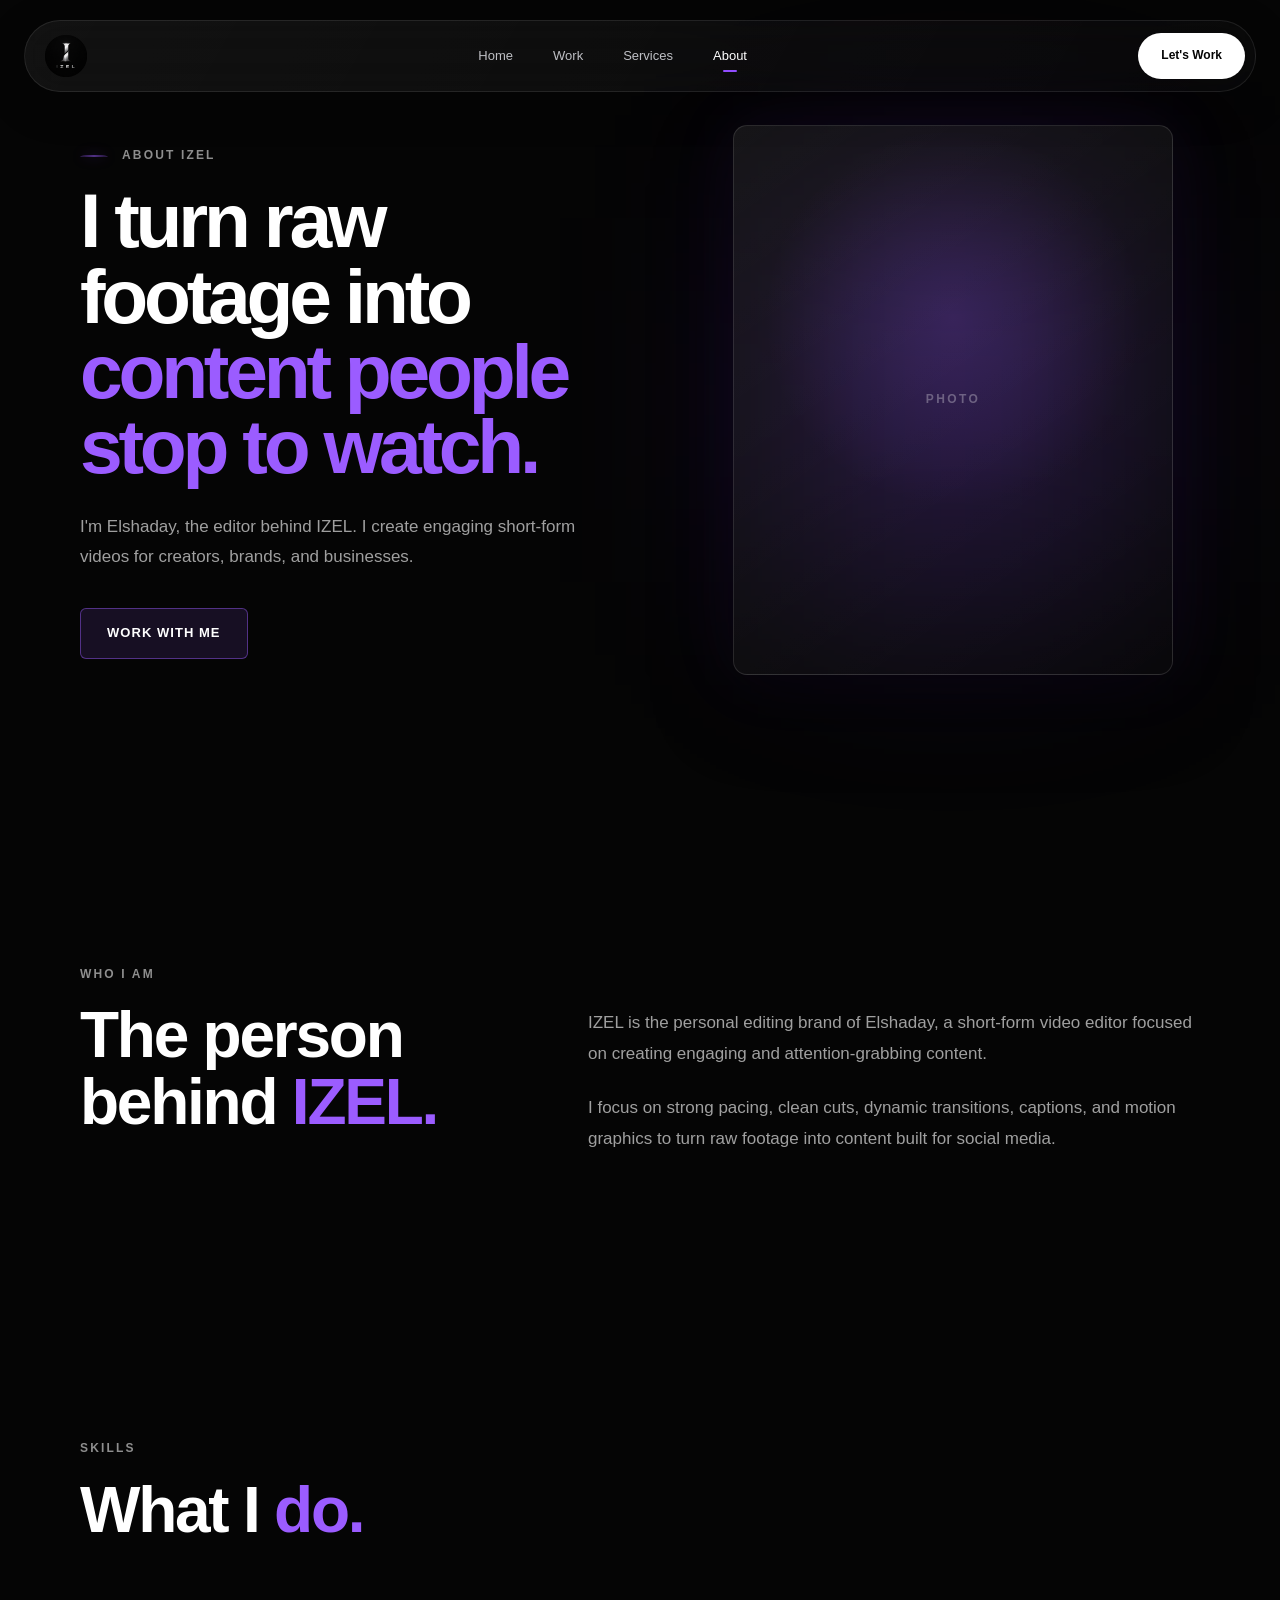
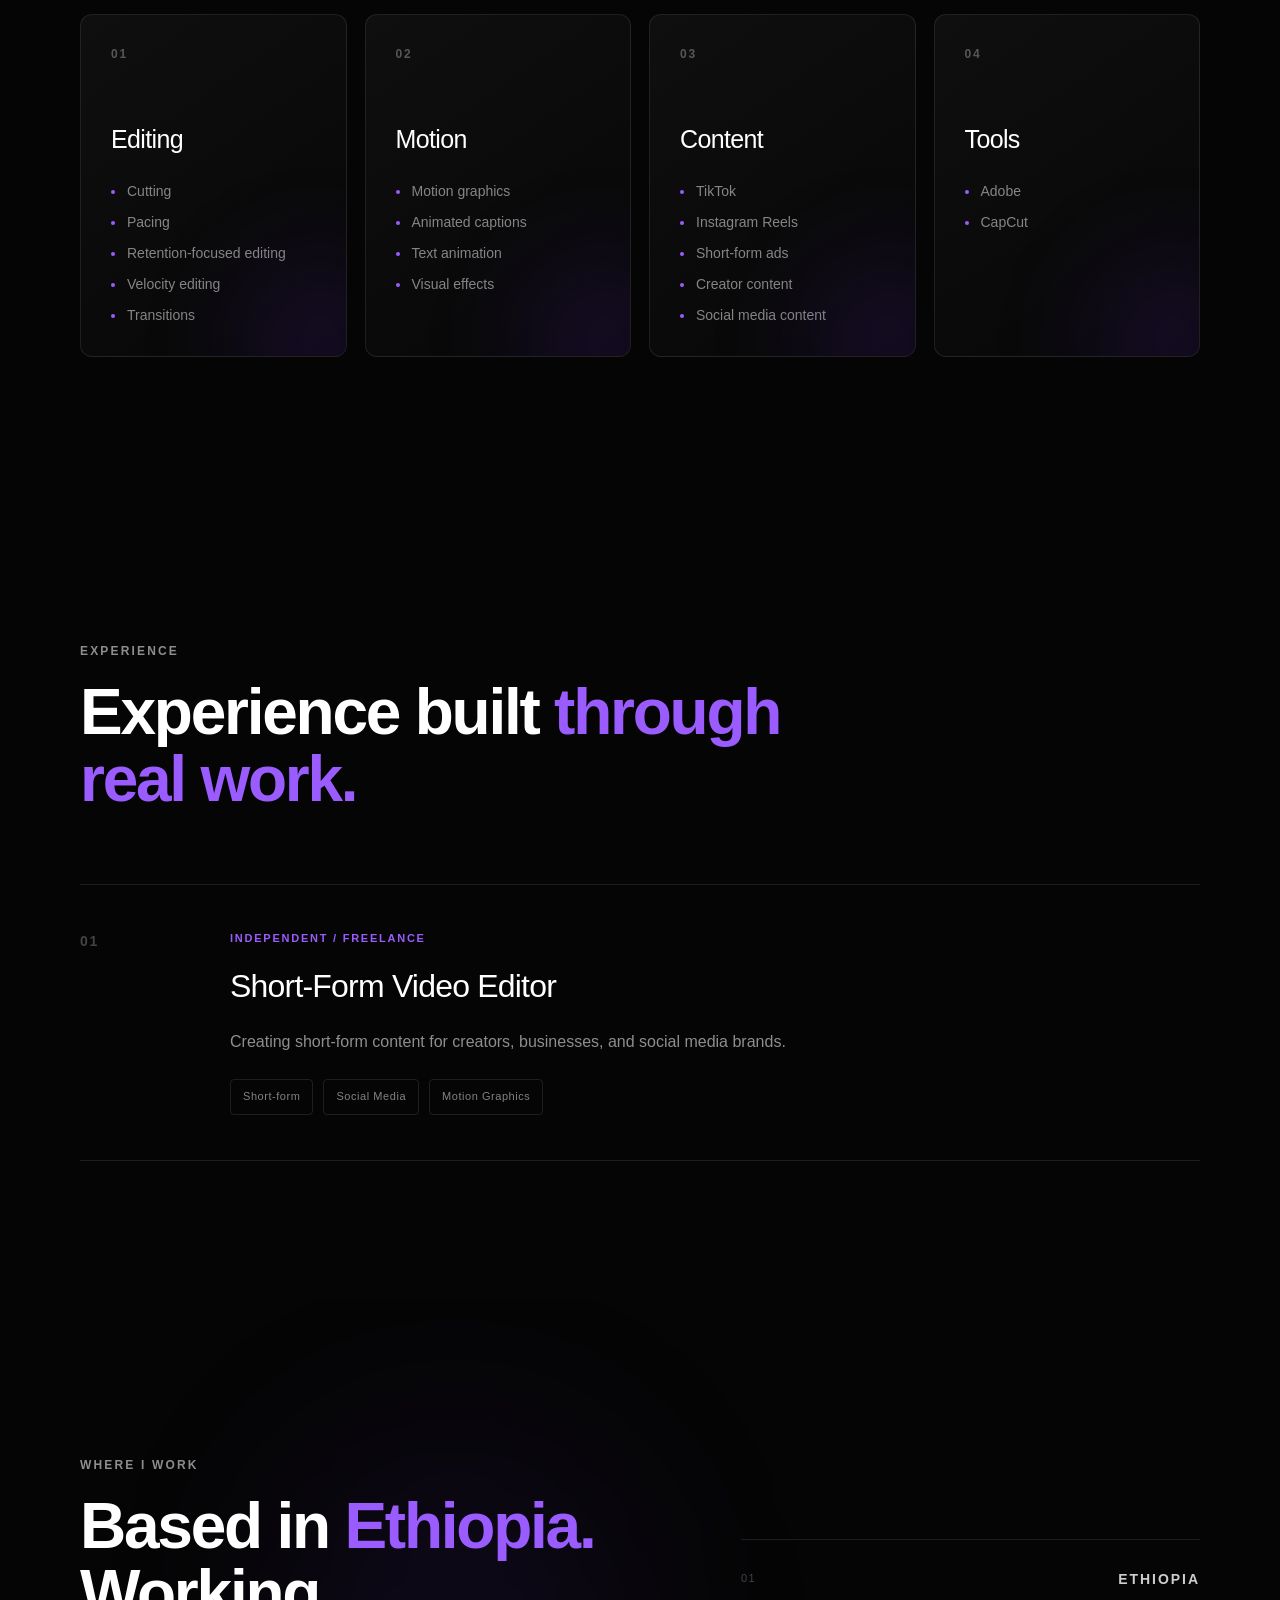
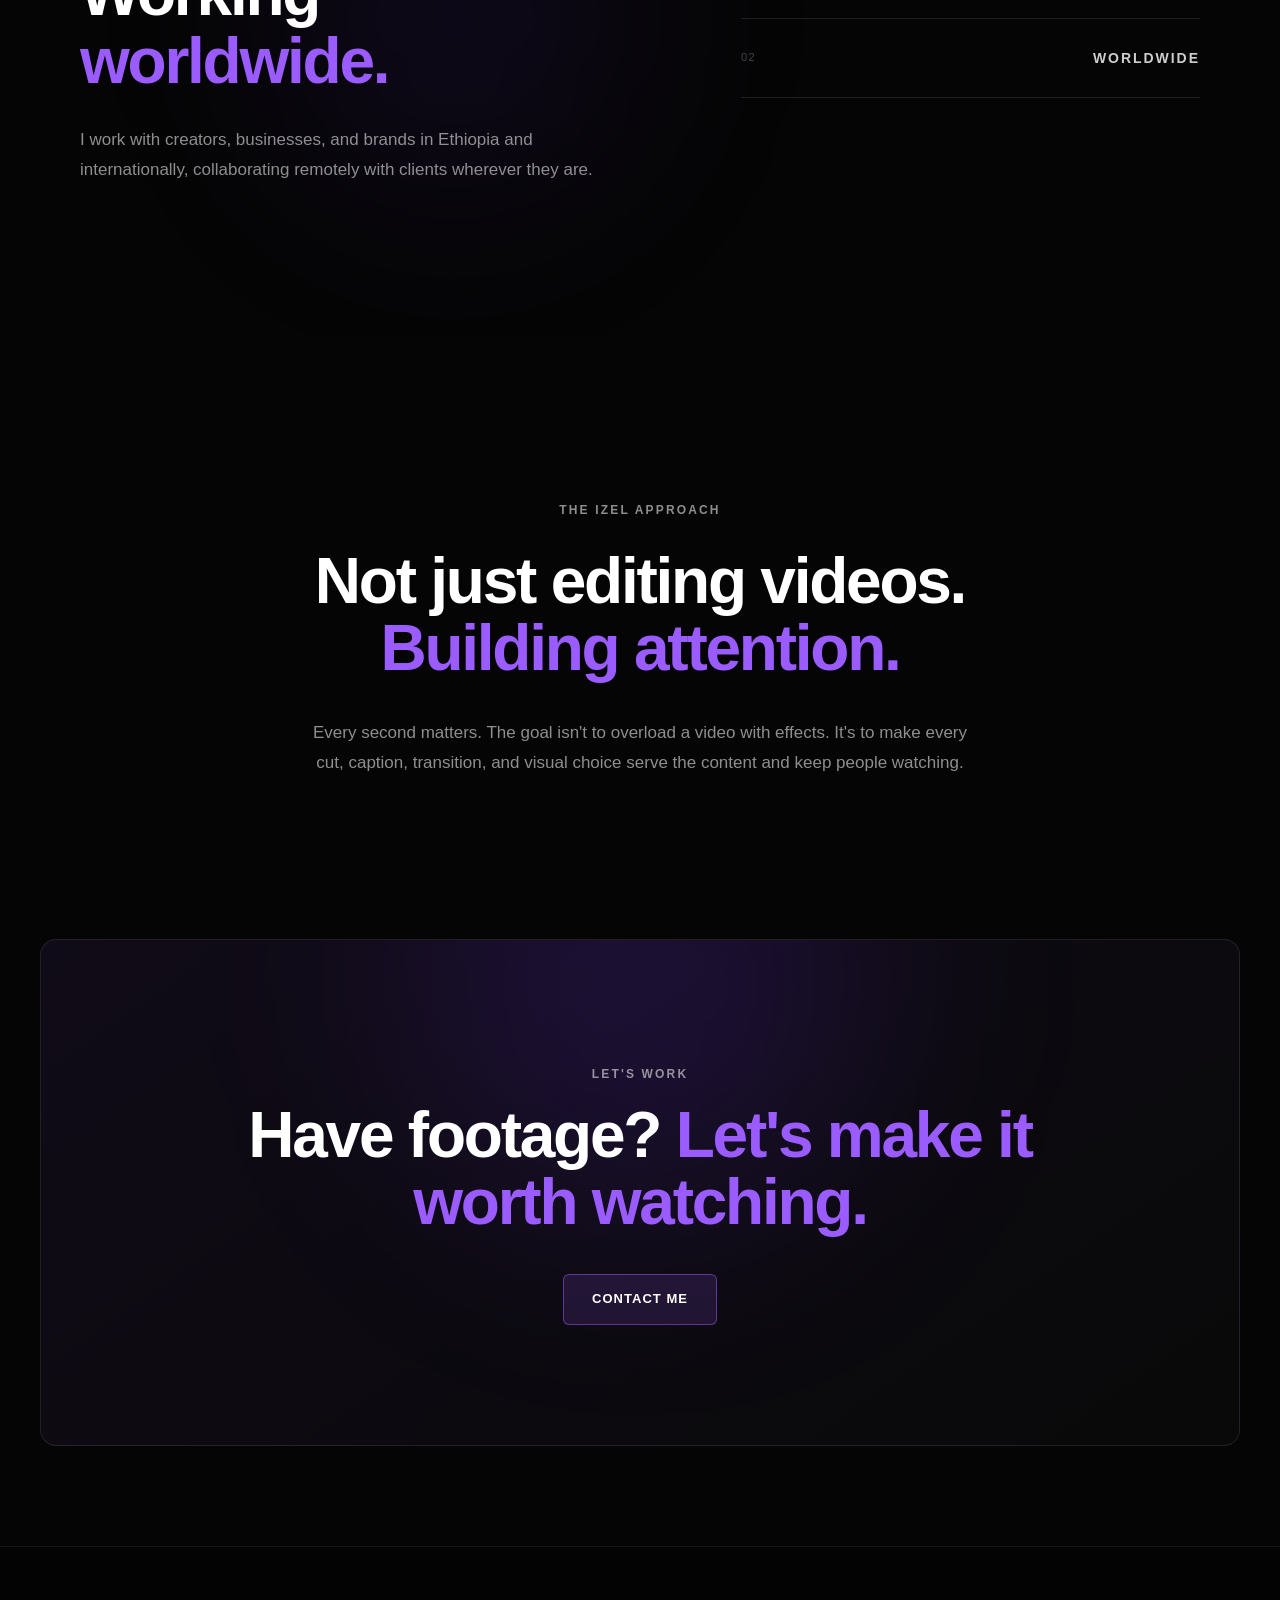
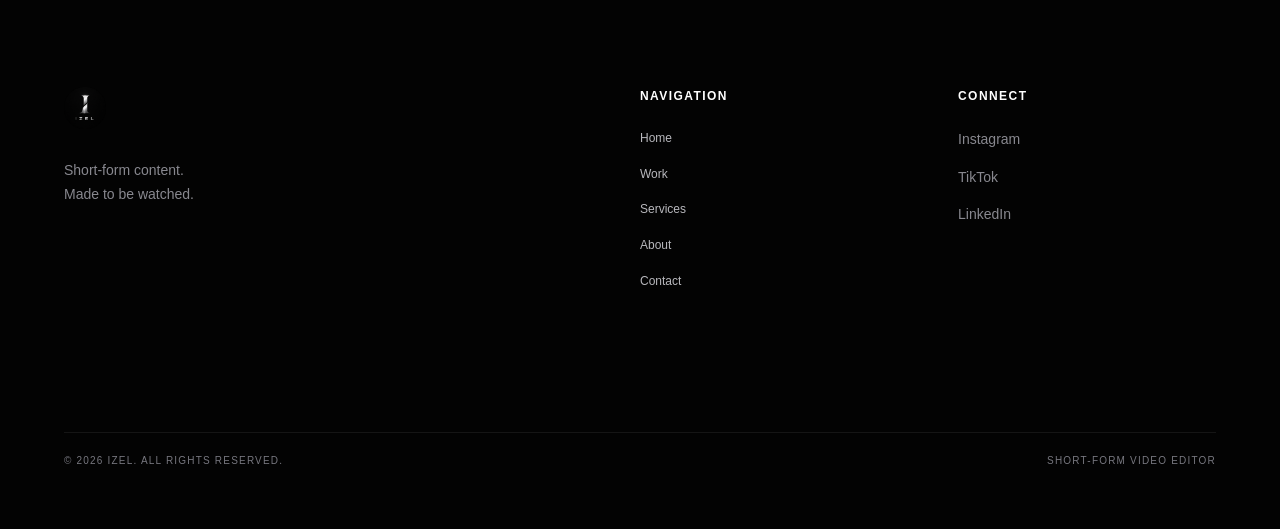
==== about.html @ 127c4afb "Add files via upload" ====
<!DOCTYPE html>
<html lang="en">
<head>
    <meta charset="UTF-8">
    <meta name="viewport" content="width=device-width, initial-scale=1.0">

    <title>About | IZEL</title>

    <link
    rel="icon"
    type="image/png"
    href="assets/logo/izel-favicon.png"
>



    <link rel="stylesheet" href="style.css">
</head>

<body>

    <!-- =====================================================
             NAVBAR
             ===================================================== -->

        <header class="site-header">

            <nav
                class="navbar"
                aria-label="Main navigation"
            >

                <!-- Logo -->
                <a
                    href="index.html"
                    class="navbar-logo"
                    aria-label="IZEL home"
                >

                    <!-- Replace with your actual logo file -->
                    <img
                        src="assets/logo/izel-logo.png"
                        alt="IZEL"
                    >

                </a>


                <!-- Desktop Navigation -->
                <div class="navbar-navigation">

    <ul class="nav-list">

        <li class="nav-item">
            <a
                href="index.html"
                class="nav-link"
                
            >
                Home
            </a>
        </li>

        <li class="nav-item">
            <a
                href="work.html"
                class="nav-link"
            >
                Work
            </a>
        </li>

        <li class="nav-item">
            <a
                href="services.html"
                class="nav-link"
            >
                Services
            </a>
        </li>

        <li class="nav-item">
            <a
                href="about.html"
                class="nav-link active"
                aria-current="page"
            >
                About
            </a>
        </li>

    </ul>

</div>


                <!-- Navbar CTA -->
                <div class="navbar-actions">

                    <a
    href="contact.html"
    class="button button-primary navbar-cta"
>
    Let's Work
</a>

                </div>


                <!-- Mobile Menu Button -->
                <button
                    class="mobile-menu-toggle"
                    type="button"
                    aria-label="Open navigation menu"
                    aria-expanded="false"
                    aria-controls="mobile-navigation"
                >

                    <span class="menu-line"></span>
                    <span class="menu-line"></span>
                    <span class="menu-line"></span>

                </button>

            </nav>


            <!-- Mobile Navigation -->
            <div
    class="mobile-navigation"
    id="mobile-navigation"
    aria-hidden="true"
>

    <ul class="mobile-nav-list">

        <li class="mobile-nav-item">
            <a
                href="index.html"
                class="mobile-nav-link"
                
            >
                Home
            </a>
        </li>

        <li class="mobile-nav-item">
            <a
                href="work.html"
                class="mobile-nav-link"
            >
                Work
            </a>
        </li>

        <li class="mobile-nav-item">
            <a
                href="services.html"
                class="mobile-nav-link"
            >
                Services
            </a>
        </li>

        <li class="mobile-nav-item">
            <a
                href="about.html"
                class="mobile-nav-link active"
                aria-current="page"
            >
                About
            </a>
        </li>

        <li class="mobile-nav-item">
            <a
                href="contact.html"
                class="mobile-nav-link mobile-nav-cta"
            >
                Let's Work
            </a>
        </li>

    </ul>

</div>

        </header>

        


    <main>

        <!-- =========================
             ABOUT HERO
        ========================== -->

        <section class="about-hero">

            <div class="about-hero-content">

                <span class="section-label">ABOUT IZEL</span>

                <h1>
                    I turn raw footage into
                    <span>content people stop to watch.</span>
                </h1>

                <p>
                    I'm Elshaday, the editor behind IZEL.
                    I create engaging short-form videos for creators,
                    brands, and businesses.
                </p>

                <a href="contact.html" class="btn-primary">
                    WORK WITH ME
                </a>

            </div>


            <div class="about-hero-image">

                <!-- Future professional photo -->
                <div class="about-photo-placeholder">
                    <span>PHOTO</span>
                </div>

            </div>

        </section>


        <!-- =========================
             WHO I AM
        ========================== -->

        <section class="about-introduction">

            <div class="section-heading">
                <span class="section-label">WHO I AM</span>

                <h2>
                    The person behind
                    <span>IZEL.</span>
                </h2>
            </div>

            <div class="about-introduction-content">

                <p>
                    IZEL is the personal editing brand of Elshaday,
                    a short-form video editor focused on creating
                    engaging and attention-grabbing content.
                </p>

                <p>
                    I focus on strong pacing, clean cuts, dynamic
                    transitions, captions, and motion graphics to
                    turn raw footage into content built for social media.
                </p>

            </div>

        </section>


        <!-- =========================
             SKILLS
        ========================== -->

        <section class="about-skills">

            <div class="section-heading">
                <span class="section-label">SKILLS</span>

                <h2>
                    What I
                    <span>do.</span>
                </h2>
            </div>


            <div class="skills-grid">

                <div class="skill-card">
                    <span class="skill-number">01</span>

                    <h3>Editing</h3>

                    <ul>
                        <li>Cutting</li>
                        <li>Pacing</li>
                        <li>Retention-focused editing</li>
                        <li>Velocity editing</li>
                        <li>Transitions</li>
                    </ul>
                </div>


                <div class="skill-card">
                    <span class="skill-number">02</span>

                    <h3>Motion</h3>

                    <ul>
                        <li>Motion graphics</li>
                        <li>Animated captions</li>
                        <li>Text animation</li>
                        <li>Visual effects</li>
                    </ul>
                </div>


                <div class="skill-card">
                    <span class="skill-number">03</span>

                    <h3>Content</h3>

                    <ul>
                        <li>TikTok</li>
                        <li>Instagram Reels</li>
                        <li>Short-form ads</li>
                        <li>Creator content</li>
                        <li>Social media content</li>
                    </ul>
                </div>


                <div class="skill-card">
                    <span class="skill-number">04</span>

                    <h3>Tools</h3>

                    <ul>
                        <li>Adobe</li>
                        <li>CapCut</li>
                    </ul>
                </div>

            </div>

        </section>


        <!-- =========================
             EXPERIENCE
        ========================== -->

        <section class="about-experience">

            <div class="section-heading">
                <span class="section-label">EXPERIENCE</span>

                <h2>
                    Experience built
                    <span>through real work.</span>
                </h2>
            </div>


            <div class="experience-item">

                <div class="experience-number">
                    01
                </div>

                <div class="experience-content">

                    <span class="experience-type">
                        INDEPENDENT / FREELANCE
                    </span>

                    <h3>Short-Form Video Editor</h3>

                    <p>
                        Creating short-form content for creators,
                        businesses, and social media brands.
                    </p>

                    <div class="experience-tags">
                        <span>Short-form</span>
                        <span>Social Media</span>
                        <span>Motion Graphics</span>
                    </div>

                </div>

            </div>

        </section>


        <!-- =========================
             ETHIOPIA + WORLDWIDE
        ========================== -->

        <section class="about-location">

            <div class="location-content">

                <span class="section-label">WHERE I WORK</span>

                <h2>
                    Based in <span>Ethiopia.</span><br>
                    Working <span>worldwide.</span>
                </h2>

                <p>
                    I work with creators, businesses, and brands
                    in Ethiopia and internationally, collaborating
                    remotely with clients wherever they are.
                </p>

            </div>

            <div class="location-visual">

                <div class="location-item">
                    <span>01</span>
                    <strong>ETHIOPIA</strong>
                </div>

                <div class="location-item">
                    <span>02</span>
                    <strong>WORLDWIDE</strong>
                </div>

            </div>

        </section>


        <!-- =========================
             PERSONAL BRAND
        ========================== -->

        <section class="about-philosophy">

            <span class="section-label">THE IZEL APPROACH</span>

            <h2>
                Not just editing videos.
                <span>Building attention.</span>
            </h2>

            <p>
                Every second matters. The goal isn't to overload a video
                with effects. It's to make every cut, caption, transition,
                and visual choice serve the content and keep people watching.
            </p>

        </section>


        <!-- =========================
             FINAL CTA
        ========================== -->

        <section class="about-cta">

            <span class="section-label">LET'S WORK</span>

            <h2>
                Have footage?
                <span>Let's make it worth watching.</span>
            </h2>

            <a href="contact.html" class="btn-primary">
                CONTACT ME
            </a>

        </section>

    </main>


    <!-- =====================================================
             FOOTER
             ===================================================== -->

        <footer class="site-footer">

    <div class="container footer-container">

        <div class="footer-top">

            <!-- Brand -->
            <div class="footer-brand">

                <a
                    href="index.html"
                    class="footer-logo"
                    aria-label="IZEL Home"
                >
                    <img
                        src="assets/logo/izel-logo.png"
                        alt="IZEL"
                    >
                </a>

                <p class="footer-tagline">
                    Short-form content.
                    <br>
                    Made to be watched.
                </p>

            </div>


            <!-- Navigation -->
            <div class="footer-navigation">

                <h3 class="footer-heading">
                    Navigation
                </h3>

                <ul class="footer-links">

                    <li>
                        <a href="index.html">
                            Home
                        </a>
                    </li>

                    <li>
                        <a href="work.html">
                            Work
                        </a>
                    </li>

                    <li>
                        <a href="services.html">
                            Services
                        </a>
                    </li>

                    <li>
                        <a href="about.html">
                            About
                        </a>
                    </li>

                    <li>
                        <a href="contact.html">
                            Contact
                        </a>
                    </li>

                </ul>

            </div>


            <!-- Socials -->
            <div class="footer-socials">

                <h3 class="footer-heading">
                    Connect
                </h3>

                <ul class="social-links">

                    <li>
                        <a
                            href="#"
                            target="_blank"
                            rel="noopener noreferrer"
                        >
                            Instagram
                        </a>
                    </li>

                    <li>
                        <a
                            href="#"
                            target="_blank"
                            rel="noopener noreferrer"
                        >
                            TikTok
                        </a>
                    </li>

                    <li>
                        <a
                            href="#"
                            target="_blank"
                            rel="noopener noreferrer"
                        >
                            LinkedIn
                        </a>
                    </li>

                </ul>

            </div>

        </div>


        <!-- Footer Bottom -->
        <div class="footer-bottom">

            <p class="copyright">
                © 2026 IZEL. All rights reserved.
            </p>

            <p class="footer-credit">
                Short-form video editor
            </p>

        </div>

    </div>

</footer>

<script src="script.js"></script>
</body>
</html>
---- style.css ----
:root {
    /* =========================================================
       IZEL COLOR SYSTEM
       ========================================================= */

    --color-black: #050505;
    --color-black-soft: #0a0a0c;
    --color-black-card: #101012;

    --color-white: #ffffff;
    --color-white-soft: #eeeeee;
    --color-silver: #bfc0c5;
    --color-gray: #88888f;
    --color-gray-dark: #3a3a40;

    --color-purple: #7c3cff;
    --color-purple-bright: #914dff;
    --color-purple-dark: #4c1ca8;

    --color-border: rgba(255, 255, 255, 0.09);
    --color-border-hover: rgba(145, 77, 255, 0.45);

    --color-overlay: rgba(0, 0, 0, 0.55);


    /* =========================================================
       TYPOGRAPHY
       ========================================================= */

    --font-primary: "Inter", sans-serif;


    /* =========================================================
       SPACING
       ========================================================= */

    --container-width: 1240px;

    --section-padding-desktop: 140px;
    --section-padding-tablet: 100px;
    --section-padding-mobile: 80px;


    /* =========================================================
       BORDER RADIUS
       ========================================================= */

    --radius-small: 8px;
    --radius-medium: 14px;
    --radius-large: 24px;
    --radius-pill: 999px;


    /* =========================================================
       TRANSITIONS
       ========================================================= */

    --transition-fast: 0.2s ease;
    --transition-medium: 0.35s ease;
    --transition-slow: 0.6s ease;


    /* =========================================================
       EFFECTS
       ========================================================= */

    --purple-glow:
        0 0 40px rgba(124, 60, 255, 0.16);

    --purple-glow-strong:
        0 0 70px rgba(124, 60, 255, 0.25);
}



/* =============================================================
   RESET
   ============================================================= */

*,
*::before,
*::after {
    margin: 0;
    padding: 0;
    box-sizing: border-box;
}


html {
    scroll-behavior: smooth;
    scroll-padding-top: 100px;
}


body {
    min-height: 100vh;

    background:
        radial-gradient(
            circle at 50% -20%,
            rgba(124, 60, 255, 0.08),
            transparent 35%
        ),
        var(--color-black);

    color: var(--color-white);

    font-family: var(--font-primary);

    font-size: 16px;
    line-height: 1.6;

    overflow-x: hidden;

    -webkit-font-smoothing: antialiased;
    text-rendering: optimizeLegibility;
}


img,
video {
    display: block;
    width: 100%;
}


img {
    max-width: 100%;
}


a {
    color: inherit;
    text-decoration: none;
}


button,
input,
textarea,
select {
    font: inherit;
}


button {
    border: none;
    background: none;
    color: inherit;
    cursor: pointer;
}


ul,
ol {
    list-style: none;
}


::selection {
    background: var(--color-purple);
    color: var(--color-white);
}



/* =============================================================
   SITE WRAPPER
   ============================================================= */

.site-wrapper {
    position: relative;
    min-height: 100vh;
    overflow: hidden;
}



/* =============================================================
   CONTAINER
   ============================================================= */

.container {
    width: min(
        calc(100% - 48px),
        var(--container-width)
    );

    margin-inline: auto;
}



/* =============================================================
   SECTION BASE
   ============================================================= */

.hero-section,
.work-section,
.services-section,
.about-section,
.contact-cta-section {
    position: relative;
}


.work-section,
.services-section,
.about-section,
.contact-cta-section {
    padding-block: var(--section-padding-desktop);
}



/* =============================================================
   SECTION HEADER
   ============================================================= */

.section-header {
    display: flex;
    align-items: flex-end;
    justify-content: space-between;

    gap: 40px;

    margin-bottom: 70px;
}


.section-eyebrow,
.hero-eyebrow {
    margin-bottom: 18px;

    color: var(--color-purple-bright);

    font-size: 12px;
    font-weight: 700;

    letter-spacing: 0.18em;
    text-transform: uppercase;
}


.section-title {
    max-width: 800px;

    color: var(--color-white);

    font-size: clamp(42px, 5vw, 72px);
    font-weight: 700;

    line-height: 1.02;
    letter-spacing: -0.045em;
}


.text-accent,
.hero-title-accent {
    color: var(--color-purple-bright);
}


.text-link {
    display: inline-flex;
    align-items: center;

    gap: 10px;

    color: var(--color-white-soft);

    font-size: 14px;
    font-weight: 600;

    transition:
        color var(--transition-fast),
        gap var(--transition-medium);
}


.text-link span {
    color: var(--color-purple-bright);

    transition:
        transform var(--transition-medium);
}


.text-link:hover {
    color: var(--color-purple-bright);
    gap: 14px;
}


.text-link:hover span {
    transform: translate(3px, -3px);
}



/* =============================================================
   BUTTONS
   ============================================================= */

.button {
    position: relative;

    display: inline-flex;
    align-items: center;
    justify-content: center;

    min-height: 50px;

    padding: 0 24px;

    border: 1px solid transparent;
    border-radius: var(--radius-pill);

    font-size: 13px;
    font-weight: 600;

    white-space: nowrap;

    overflow: hidden;

    transition:
        transform var(--transition-medium),
        background var(--transition-medium),
        border-color var(--transition-medium),
        color var(--transition-medium),
        box-shadow var(--transition-medium);
}


.button:hover {
    transform: translateY(-2px);
}


.button-primary {
    background: var(--color-white);
    color: var(--color-black);

    box-shadow:
        0 0 0 rgba(124, 60, 255, 0);
}


.button-primary:hover {
    background: var(--color-purple-bright);
    color: var(--color-white);

    box-shadow: var(--purple-glow);
}


.button-secondary {
    border-color: var(--color-border);

    background: rgba(255, 255, 255, 0.025);

    color: var(--color-white);
}


.button-secondary:hover {
    border-color: var(--color-border-hover);

    background: rgba(124, 60, 255, 0.08);

    box-shadow: var(--purple-glow);
}


.button span {
    margin-left: 8px;
}

/* =============================================================
   SECTION ACTION BUTTONS
   ============================================================= */

.view-all-work,
.all-services {
    display: inline-flex;
    align-items: center;
    justify-content: center;
    gap: 10px;

    margin-top: 32px;
    padding: 14px 24px;

    min-height: 48px;

    border: 1px solid rgba(255, 255, 255, 0.28);
    border-radius: 999px;

    background: rgba(255, 255, 255, 0.04);

    color: #ffffff;

    font-size: 14px;
    font-weight: 600;
    letter-spacing: 0.02em;

    text-decoration: none;

    transition:
        background-color 0.3s ease,
        border-color 0.3s ease,
        transform 0.3s ease,
        box-shadow 0.3s ease;
}


.view-all-work:hover,
.all-services:hover {
    background: rgba(115, 40, 180, 0.18);

    border-color: rgba(150, 80, 220, 0.7);

    transform: translateY(-2px);

    box-shadow:
        0 8px 30px rgba(100, 30, 160, 0.18);
}


.view-all-work:focus-visible,
.all-services:focus-visible {
    outline: 2px solid #ffffff;
    outline-offset: 4px;
}

/* =============================================================
   NAVBAR
   ============================================================= */

.site-header {
    position: fixed;

    top: 0;
    left: 0;

    z-index: 1000;

    width: 100%;

    padding-top: 20px;
}


.navbar {
    display: flex;
    align-items: center;

    width: min(
        calc(100% - 48px),
        var(--container-width)
    );

    height: 72px;

    margin-inline: auto;

    padding: 0 10px 0 20px;

    border: 1px solid var(--color-border);
    border-radius: var(--radius-pill);

    background:
        linear-gradient(
            120deg,
            rgba(255, 255, 255, 0.055),
            rgba(255, 255, 255, 0.018)
        );

    backdrop-filter: blur(22px);
    -webkit-backdrop-filter: blur(22px);

    box-shadow:
        0 12px 40px rgba(0, 0, 0, 0.25);

    transition:
        background var(--transition-medium),
        border-color var(--transition-medium),
        box-shadow var(--transition-medium);
}


.navbar:hover {
    border-color: rgba(255, 255, 255, 0.13);
}



/* =============================================================
   NAVBAR LOGO
   ============================================================= */

.navbar-logo {
    display: flex;
    align-items: center;

    flex-shrink: 0;

    height: 42px;

    transition:
        transform var(--transition-medium),
        opacity var(--transition-medium);
}


.navbar-logo img {
    width: auto;
    height: 100%;

    object-fit: contain;
}


.navbar-logo:hover {
    transform: scale(1.03);
    opacity: 0.9;
}



/* =============================================================
   DESKTOP NAVIGATION
   ============================================================= */

.navbar-navigation {
    display: flex;
    align-items: center;

    margin-inline: auto;
}


.nav-list {
    display: flex;
    align-items: center;

    gap: 6px;
}


.nav-link {
    position: relative;

    display: flex;
    align-items: center;

    min-height: 42px;

    padding: 0 17px;

    border-radius: var(--radius-pill);

    color: var(--color-silver);

    font-size: 13px;
    font-weight: 500;

    transition:
        color var(--transition-fast),
        background var(--transition-fast);
}


.nav-link::after {
    content: "";

    position: absolute;

    left: 50%;
    bottom: 5px;

    width: 0;
    height: 2px;

    border-radius: var(--radius-pill);

    background: var(--color-purple-bright);

    transform: translateX(-50%);

    transition: width var(--transition-medium);
}


.nav-link:hover {
    color: var(--color-white);

    background: rgba(255, 255, 255, 0.04);
}


.nav-link:hover::after,
.nav-link.active::after {
    width: 14px;
}


.nav-link.active {
    color: var(--color-white);
}



/* =============================================================
   NAVBAR CTA
   ============================================================= */

.navbar-actions {
    display: flex;
    align-items: center;
}


.navbar-cta {
    min-height: 46px;

    padding-inline: 22px;

    font-size: 12px;
}



/* =============================================================
   MOBILE MENU BUTTON
   ============================================================= */

.mobile-menu-toggle {
    display: none;

    flex-direction: column;
    justify-content: center;
    align-items: center;

    gap: 5px;

    width: 46px;
    height: 46px;

    margin-left: auto;

    border: 1px solid var(--color-border);
    border-radius: 50%;

    background: rgba(255, 255, 255, 0.025);
}


.menu-line {
    display: block;

    width: 17px;
    height: 1.5px;

    border-radius: 10px;

    background: var(--color-white);

    transition:
        transform var(--transition-medium),
        opacity var(--transition-medium);
}



/* =============================================================
   MOBILE NAVIGATION
   ============================================================= */

.mobile-navigation {
    display: none;
}



/* =============================================================
   HERO
   ============================================================= */

.hero-section {
    min-height: 100vh;

    display: flex;
    align-items: center;

    padding-top: 150px;
    padding-bottom: 100px;
}


.hero-container {
    display: grid;

    grid-template-columns:
        minmax(0, 1fr)
        minmax(420px, 0.9fr);

    align-items: center;

    gap: 80px;
}


.hero-content {
    position: relative;

    z-index: 2;
}


.hero-eyebrow {
    margin-bottom: 24px;
}


.hero-title {
    max-width: 800px;

    font-size: clamp(52px, 6vw, 88px);
    font-weight: 800;

    line-height: 0.98;

    letter-spacing: -0.055em;
}


.hero-description {
    max-width: 570px;

    margin-top: 28px;

    color: var(--color-gray);

    font-size: 16px;
    line-height: 1.8;
}


.hero-actions {
    display: flex;
    align-items: center;

    gap: 12px;

    margin-top: 38px;
}



/* =============================================================
   HERO VISUAL
   ============================================================= */

.hero-visual {
    position: relative;
}


.hero-visual::before {
    content: "";

    position: absolute;

    top: 50%;
    left: 50%;

    width: 70%;
    aspect-ratio: 1;

    background:
        radial-gradient(
            circle,
            rgba(124, 60, 255, 0.18),
            transparent 70%
        );

    transform: translate(-50%, -50%);

    pointer-events: none;
}


.hero-showreel {
    position: relative;

    aspect-ratio: 9 / 12;

    max-height: 650px;

    margin-inline: auto;

    border: 1px solid var(--color-border);
    border-radius: var(--radius-large);

    background: var(--color-black-card);

    overflow: hidden;

    box-shadow:
        0 25px 80px rgba(0, 0, 0, 0.45),
        var(--purple-glow);
}


.showreel-video {
    width: 100%;
    height: 100%;

    object-fit: cover;

    opacity: 0.86;
}


.showreel-overlay {
    position: absolute;

    inset: 0;

    display: flex;
    align-items: center;
    justify-content: center;

    background:
        linear-gradient(
            to bottom,
            rgba(0, 0, 0, 0.05),
            rgba(0, 0, 0, 0.45)
        );
}


.showreel-play-button {
    display: flex;
    align-items: center;
    justify-content: center;

    width: 54px;
    height: 54px;

    border: 1px solid rgba(255, 255, 255, 0.20);
    border-radius: 50%;

    background: rgba(255, 255, 255, 0.04);

    backdrop-filter: blur(12px);

    transition:
        transform var(--transition-medium),
        background var(--transition-medium),
        border-color var(--transition-medium);
}


.showreel-play-button:hover {
    transform: scale(1.08);

    border-color: rgba(255, 255, 255, 0.30);

    background: rgba(255, 255, 255, 0.08);

    box-shadow: var(--purple-glow);
}


.play-icon {
    margin-left: 3px;

    font-size: 17px;
}


.showreel-label {
    position: absolute;

    left: 24px;
    bottom: 24px;

    color: var(--color-white);

    font-size: 11px;
    font-weight: 700;

    letter-spacing: 0.15em;
}



/* =============================================================
   SELECTED WORK
   ============================================================= */

.work-section {
    background:
        linear-gradient(
            to bottom,
            transparent,
            rgba(124, 60, 255, 0.025)
        );
}


.work-grid {
    display: grid;

    /* Use three tighter columns on desktop so tall (9:16) videos
       don't dominate the viewport. Responsive rules below keep
       the single-column layout on smaller screens. */
    grid-template-columns: repeat(3, minmax(0, 1fr));

    gap: 60px 28px;
    align-items: start;
}


.project-card {
    min-width: 0;
}

.project-card {
    height: auto;
}


.project-link {
    display: block;
}


.project-media {
    position: relative;

    width: 100%;

    border: 1px solid var(--color-border);
    border-radius: var(--radius-medium);

    background: var(--color-black-card);

    overflow: hidden;
}


.project-media img {
    height: 100%;

    object-fit: cover;

    transition:
        transform 0.7s cubic-bezier(0.2, 0.7, 0.2, 1),
        filter 0.7s ease;
}

/* Ensure project <video> fits the existing project-media area
   without changing card dimensions or cropping important content. */
.project-media .project-video,
.project-media video {
    width: 100% !important;
    height: auto !important;
    object-fit: contain !important;
    max-width: 100% !important;
    background: var(--color-black-card);
    display: block;
}


.project-media .project-video {
    height: auto !important;
    max-width: 100%;
    object-fit: contain;
}

/* Centered, non-intrusive play/pause button inside the project-media.
   Absolute positioning prevents any layout shift of the card. */
.project-play-button {
    position: absolute;
    left: 50%;
    top: 50%;
    transform: translate(-50%, -50%);
    display: inline-flex;
    align-items: center;
    justify-content: center;
    width: 50px;
    height: 50px;
    border-radius: 50%;
    border: 1px solid rgba(255, 255, 255, 0.20);
    background: rgba(255, 255, 255, 0.04);
    color: var(--color-white);
    font-size: 18px;
    transition: transform var(--transition-fast), box-shadow var(--transition-fast), border-color var(--transition-fast);
    z-index: 3;
}

.project-play-button:hover {
    transform: translate(-50%, -50%) scale(1.06);
    box-shadow: var(--purple-glow);
    border-color: rgba(255, 255, 255, 0.30);
}

.project-play-icon {
    margin-left: 3px;
    font-size: 18px;
}


.project-overlay {
    position: absolute;

    inset: 0;

    display: flex;
    align-items: center;
    justify-content: center;

    background:
        rgba(5, 5, 5, 0.4);

    opacity: 0;

    transition: opacity var(--transition-medium);
}


.project-view {
    display: inline-flex;
    align-items: center;

    gap: 8px;

    padding: 12px 18px;

    border: 1px solid rgba(255, 255, 255, 0.2);
    border-radius: var(--radius-pill);

    background: rgba(255, 255, 255, 0.08);

    backdrop-filter: blur(12px);

    font-size: 12px;
    font-weight: 600;

    transform: translateY(10px);

    transition:
        transform var(--transition-medium),
        border-color var(--transition-medium);
}


.project-link:hover .project-media img {
    transform: scale(1.04);

    filter:
        brightness(0.7)
        saturate(1.1);
}


.project-link:hover .project-overlay {
    opacity: 1;
}


.project-link:hover .project-view {
    transform: translateY(0);

    border-color: rgba(145, 77, 255, 0.5);
}


.project-info {
    display: flex;
    align-items: flex-start;
    justify-content: space-between;

    gap: 20px;

    padding-top: 18px;
}


.project-category {
    margin-bottom: 5px;

    color: var(--color-purple-bright);

    font-size: 10px;
    font-weight: 700;

    letter-spacing: 0.15em;
}


.project-title {
    color: var(--color-white);

    font-size: 20px;
    font-weight: 600;

    letter-spacing: -0.02em;
}


.project-number {
    color: var(--color-gray-dark);

    font-size: 13px;
    font-weight: 600;
}



/* =============================================================
   SERVICES
   ============================================================= */

.services-section {
    background: var(--color-black-soft);
}


.services-list {
    border-top: 1px solid var(--color-border);
}


.service-item {
    display: grid;

    grid-template-columns: 80px minmax(0, 1fr) 40px;

    align-items: center;

    gap: 30px;

    padding: 34px 0;

    border-bottom: 1px solid var(--color-border);

    transition:
        padding var(--transition-medium),
        border-color var(--transition-medium);
}


.service-item:hover {
    padding-left: 14px;
    padding-right: 14px;

    border-color: var(--color-border-hover);
}


.service-number {
    color: var(--color-purple-bright);

    font-size: 12px;
    font-weight: 700;
}


.service-title {
    color: var(--color-white);

    font-size: clamp(22px, 3vw, 34px);
    font-weight: 600;

    letter-spacing: -0.03em;
}


.service-description {
    max-width: 600px;

    margin-top: 8px;

    color: var(--color-gray);

    font-size: 14px;
    line-height: 1.7;
}


.service-arrow {
    color: var(--color-gray);

    font-size: 20px;

    transition:
        color var(--transition-medium),
        transform var(--transition-medium);
}


.service-item:hover .service-arrow {
    color: var(--color-purple-bright);

    transform: translate(4px, -4px);
}



/* =============================================================
   ABOUT
   ============================================================= */

.about-container {
    display: grid;

    grid-template-columns:
        minmax(0, 0.9fr)
        minmax(0, 1fr);

    align-items: center;

    gap: 100px;
}


.about-visual {
    position: relative;
}


.about-image-wrapper {
    position: relative;

    aspect-ratio: 4 / 5;

    max-height: 650px;

    border: 1px solid var(--color-border);
    border-radius: var(--radius-large);

    overflow: hidden;

    background: var(--color-black-card);
}


.about-image-wrapper::after {
    content: "";

    position: absolute;

    inset: 0;

    background:
        linear-gradient(
            to top,
            rgba(0, 0, 0, 0.4),
            transparent 60%
        );

    pointer-events: none;
}


.about-image-wrapper img {
    height: 100%;

    object-fit: cover;
}


.about-content {
    max-width: 600px;
}


.about-description {
    margin-top: 24px;

    color: var(--color-gray);

    font-size: 16px;
    line-height: 1.8;
}


.about-content .button {
    margin-top: 34px;
}



/* =============================================================
   CONTACT CTA
   ============================================================= */

.contact-cta-section {
    padding-top: var(--section-padding-desktop);
    padding-bottom: 160px;
}


.contact-cta {
    position: relative;

    padding: 100px 60px;

    border: 1px solid var(--color-border);
    border-radius: var(--radius-large);

    text-align: center;

    overflow: hidden;

    background:
        radial-gradient(
            circle at 50% 100%,
            rgba(124, 60, 255, 0.16),
            transparent 55%
        ),
        rgba(255, 255, 255, 0.018);

    box-shadow: var(--purple-glow);
}


.contact-cta::before {
    content: "";

    position: absolute;

    top: -200px;
    left: 50%;

    width: 500px;
    height: 500px;

    background:
        radial-gradient(
            circle,
            rgba(124, 60, 255, 0.1),
            transparent 70%
        );

    transform: translateX(-50%);

    pointer-events: none;
}


.contact-cta > * {
    position: relative;
    z-index: 1;
}


.contact-title {
    max-width: 900px;

    margin-inline: auto;

    font-size: clamp(46px, 6vw, 82px);
    font-weight: 700;

    line-height: 1;

    letter-spacing: -0.05em;
}


.contact-description {
    max-width: 540px;

    margin: 26px auto 0;

    color: var(--color-gray);

    font-size: 15px;
}


.contact-button {
    margin-top: 36px;
}



/* =============================================================
   FOOTER
   ============================================================= */

.site-footer {
    border-top: 1px solid var(--color-border);

    background: #030303;
}


.footer-container {
    padding-top: 80px;
    padding-bottom: 30px;
}


.footer-top {
    display: grid;

    grid-template-columns:
        2fr
        1fr
        1fr;

    gap: 60px;

    padding-bottom: 80px;
}


.footer-logo {
    display: inline-flex;

    width: auto;
    height: 42px;

    transition: opacity var(--transition-fast);
}


.footer-logo img {
    width: auto;
    height: 100%;
}


.footer-logo:hover {
    opacity: 0.75;
}


.footer-tagline {
    margin-top: 22px;

    color: var(--color-gray);

    font-size: 14px;
    line-height: 1.7;
}


.footer-heading {
    margin-bottom: 20px;

    color: var(--color-white);

    font-size: 12px;
    font-weight: 600;

    letter-spacing: 0.12em;
    text-transform: uppercase;
}


.footer-links,
.social-links {
    display: flex;
    flex-direction: column;

    gap: 12px;
}


.footer-links a,
.social-links a {
    color: var(--color-gray);

    font-size: 14px;

    transition:
        color var(--transition-fast),
        transform var(--transition-fast);
}


.footer-links a:hover,
.social-links a:hover {
    color: var(--color-white);

    transform: translateX(4px);
}


.footer-bottom {
    display: flex;
    align-items: center;
    justify-content: space-between;

    gap: 20px;

    padding-top: 25px;

    border-top: 1px solid var(--color-border);

    color: var(--color-gray-dark);

    font-size: 11px;
}


.footer-credit {
    text-align: right;
}



/* =============================================================
   RESPONSIVE
   ============================================================= */


/* -------------------------------------------------------------
   TABLET
   ------------------------------------------------------------- */

@media (max-width: 1024px) {

    :root {
        --section-padding-desktop:
            var(--section-padding-tablet);
    }


    .container {
        width: min(
            calc(100% - 40px),
            var(--container-width)
        );
    }


    .navbar {
        width: min(
            calc(100% - 40px),
            var(--container-width)
        );
    }


    .hero-container {
        grid-template-columns:
            minmax(0, 1fr)
            minmax(320px, 0.8fr);

        gap: 50px;
    }


    .hero-title {
        font-size: clamp(48px, 6vw, 72px);
    }


    .about-container {
        gap: 60px;
    }


    .footer-top {
        gap: 40px;
    }

}



/* -------------------------------------------------------------
   MOBILE NAVIGATION BREAKPOINT
   ------------------------------------------------------------- */

@media (max-width: 800px) {

    .navbar-navigation,
    .navbar-actions {
        display: none;
    }


    .mobile-menu-toggle {
        display: flex;
    }


    .mobile-navigation {
        position: fixed;

        top: 102px;
        left: 20px;
        right: 20px;

        z-index: 999;

        display: block;

        padding: 15px;

        border: 1px solid var(--color-border);
        border-radius: var(--radius-medium);

        background:
            rgba(10, 10, 12, 0.94);

        backdrop-filter: blur(25px);
        -webkit-backdrop-filter: blur(25px);

        box-shadow:
            0 25px 70px rgba(0, 0, 0, 0.45);

        opacity: 0;
        visibility: hidden;

        transform:
            translateY(-10px)
            scale(0.98);

        transition:
            opacity var(--transition-medium),
            visibility var(--transition-medium),
            transform var(--transition-medium);
    }


    .mobile-navigation.is-open {
        opacity: 1;
        visibility: visible;

        transform:
            translateY(0)
            scale(1);
    }


    .mobile-nav-list {
        display: flex;
        flex-direction: column;

        gap: 4px;
    }


    .mobile-nav-link {
        display: flex;
        align-items: center;

        min-height: 52px;

        padding: 0 16px;

        border-radius: var(--radius-small);

        color: var(--color-silver);

        font-size: 14px;
        font-weight: 500;

        transition:
            color var(--transition-fast),
            background var(--transition-fast);
    }


    .mobile-nav-link:hover,
    .mobile-nav-link.active {
        color: var(--color-white);

        background:
            rgba(124, 60, 255, 0.1);
    }


    .mobile-nav-cta {
        margin-top: 8px;

        justify-content: center;

        background: var(--color-white);

        color: var(--color-black);
    }


    .mobile-nav-cta:hover {
        background: var(--color-purple-bright);

        color: var(--color-white);
    }


    .mobile-menu-toggle.is-open .menu-line:nth-child(1) {
        transform: translateY(6.5px) rotate(45deg);
    }


    .mobile-menu-toggle.is-open .menu-line:nth-child(2) {
        opacity: 0;
    }


    .mobile-menu-toggle.is-open .menu-line:nth-child(3) {
        transform: translateY(-6.5px) rotate(-45deg);
    }


    .hero-container {
        grid-template-columns: 1fr;

        gap: 60px;
    }


    .hero-content {
        max-width: 800px;
    }


    .hero-visual {
        max-width: 520px;

        width: 100%;

        margin-inline: auto;
    }


    .about-container {
        grid-template-columns: 1fr;

        gap: 60px;
    }


    .about-content {
        max-width: 800px;
    }


    .about-image-wrapper {
        max-width: 550px;
    }


    .footer-top {
        grid-template-columns:
            1.5fr
            1fr
            1fr;
    }

}



/* -------------------------------------------------------------
   MOBILE
   ------------------------------------------------------------- */

@media (max-width: 600px) {

    :root {
        --section-padding-desktop:
            var(--section-padding-mobile);
    }


    .container {
        width: calc(100% - 32px);
    }


    .site-header {
        padding-top: 12px;
    }


    .navbar {
        width: calc(100% - 24px);

        height: 64px;

        padding-left: 16px;
        padding-right: 8px;
    }


    .navbar-logo {
        height: 36px;
    }


    .mobile-navigation {
        top: 88px;

        left: 12px;
        right: 12px;
    }


    .hero-section {
        min-height: auto;

        padding-top: 150px;
        padding-bottom: 80px;
    }


    .hero-title {
        font-size: clamp(44px, 13vw, 64px);

        line-height: 0.97;
    }


    .hero-description {
        font-size: 14px;

        line-height: 1.7;
    }


    .hero-actions {
        width: 100%;

        flex-direction: column;

        align-items: stretch;
    }


    .hero-actions .button {
        width: 100%;
    }


    .hero-showreel {
        max-height: none;
    }


    .section-header {
        align-items: flex-start;

        flex-direction: column;

        gap: 20px;

        margin-bottom: 45px;
    }


    .section-title {
        font-size: clamp(40px, 11vw, 58px);
    }


    .work-grid {
        grid-template-columns: 1fr;

        gap: 45px;
    }


    .project-media {
        width: 100%;
    }


    .project-title {
        font-size: 18px;
    }


    .service-item {
        grid-template-columns:
            35px
            minmax(0, 1fr)
            25px;

        gap: 12px;

        padding: 28px 0;
    }


    .service-item:hover {
        padding-left: 0;
        padding-right: 0;
    }


    .service-title {
        font-size: 23px;
    }


    .service-description {
        font-size: 13px;
    }


    .about-image-wrapper {
        aspect-ratio: 1 / 1.1;
    }


    .about-description {
        font-size: 14px;
    }


    .contact-cta-section {
        padding-bottom: 90px;
    }


    .contact-cta {
        padding: 70px 22px;
    }


    .contact-title {
        font-size: clamp(42px, 12vw, 60px);
    }


    .contact-description {
        font-size: 14px;
    }


    .footer-container {
        padding-top: 60px;
    }


    .footer-top {
        grid-template-columns: 1fr;

        gap: 45px;

        padding-bottom: 60px;
    }


    .footer-bottom {
        align-items: flex-start;

        flex-direction: column;

        gap: 10px;
    }


    .footer-credit {
        text-align: left;
    }

}



/* -------------------------------------------------------------
   SMALL MOBILE
   ------------------------------------------------------------- */

@media (max-width: 380px) {

    .hero-title {
        font-size: 41px;
    }


    .section-title {
        font-size: 38px;
    }


    .service-title {
        font-size: 20px;
    }


    .service-item {
        grid-template-columns:
            30px
            minmax(0, 1fr)
            20px;

        gap: 8px;
    }

}

/* =============================================================
   JAVASCRIPT SCROLL REVEAL
   ============================================================= */

.reveal {
    opacity: 0;

    transform: translateY(30px);

    transition:
        opacity 0.8s ease,
        transform 0.8s cubic-bezier(0.2, 0.7, 0.2, 1);
}


.reveal.is-visible {
    opacity: 1;

    transform: translateY(0);
}


/* Stagger project cards */

.project-card:nth-child(2) {
    transition-delay: 0.08s;
}


.project-card:nth-child(3) {
    transition-delay: 0.16s;
}


/* Stagger services */

.service-item:nth-child(2) {
    transition-delay: 0.08s;
}


.service-item:nth-child(3) {
    transition-delay: 0.16s;
}


/* Showreel overlay */

.showreel-overlay {
    transition:
        opacity 0.4s ease;
}


.showreel-overlay.is-playing {
    opacity: 0.35;
}


.showreel-overlay.is-playing
.showreel-play-button {
    opacity: 0.6;
}


.showreel-overlay.is-playing:hover {
    opacity: 1;
}


/* =============================================================
   REDUCED MOTION
   ============================================================= */

@media (prefers-reduced-motion: reduce) {

    html {
        scroll-behavior: auto;
    }


    *,
    *::before,
    *::after {
        animation-duration: 0.01ms !important;
        animation-iteration-count: 1 !important;
        transition-duration: 0.01ms !important;
        scroll-behavior: auto !important;
    }    

}

/* =============================================================
   WORK PAGE
   ============================================================= */


/* =============================================================
   WORK PAGE HERO
   ============================================================= */

.work-page-hero {
    position: relative;
    min-height: 72vh;
    display: flex;
    align-items: center;
    padding-top: 170px;
    padding-bottom: 100px;
    overflow: hidden;

    background:
        radial-gradient(
            circle at 75% 35%,
            rgba(124, 60, 255, 0.12),
            transparent 32%
        ),
        linear-gradient(
            to bottom,
            transparent,
            rgba(124, 60, 255, 0.025)
        );
}


.work-page-hero::before {
    content: "";
    position: absolute;
    top: 25%;
    right: -180px;
    width: 500px;
    height: 500px;

    background:
        radial-gradient(
            circle,
            rgba(145, 77, 255, 0.08),
            transparent 70%
        );

    pointer-events: none;
}


.work-page-hero-container {
    position: relative;
    display: flex;
    align-items: flex-end;
    justify-content: space-between;
    gap: 60px;
}


.work-page-hero-content {
    position: relative;
    z-index: 1;
    max-width: 900px;
}


.work-page-title {
    max-width: 900px;
    color: var(--color-white);

    font-size: clamp(
        56px,
        8vw,
        110px
    );

    font-weight: 800;
    line-height: 0.94;
    letter-spacing: -0.06em;
}


.work-page-description {
    max-width: 620px;
    margin-top: 32px;

    color: var(--color-gray);

    font-size: 16px;
    line-height: 1.8;
}


.work-page-number {
    flex-shrink: 0;

    color: var(--color-gray-dark);

    font-size: clamp(
        80px,
        12vw,
        180px
    );

    font-weight: 800;
    line-height: 0.8;
    letter-spacing: -0.08em;

    user-select: none;
}



/* =============================================================
   PORTFOLIO SECTION
   ============================================================= */

.portfolio-section {
    position: relative;

    padding-top: 70px;
    padding-bottom: var(--section-padding-desktop);

    background:
        linear-gradient(
            to bottom,
            rgba(124, 60, 255, 0.025),
            transparent 18%
        );
}


.portfolio-header {
    display: flex;
    align-items: flex-end;
    justify-content: space-between;

    gap: 40px;
    margin-bottom: 70px;
}


.portfolio-title {
    color: var(--color-white);

    font-size: clamp(
        48px,
        6vw,
        78px
    );

    font-weight: 700;
    line-height: 1;
    letter-spacing: -0.05em;
}


.portfolio-count {
    color: var(--color-gray-dark);

    font-size: 12px;
    font-weight: 700;
    letter-spacing: 0.16em;

    white-space: nowrap;
}



/* =============================================================
   PORTFOLIO GRID
   ============================================================= */

.portfolio-grid {
    display: grid;
    gap: 70px;
}


.portfolio-section .work-grid {
    grid-template-columns: repeat(2, minmax(0, 1fr));
    gap: 80px 40px;
}


.project-pair {
    display: grid;
    grid-template-columns: repeat(2, minmax(0, 1fr));
    gap: 28px;
    align-items: start;
}


.project-group-title {
    margin-bottom: 20px;
    color: var(--color-silver);
    font-size: 12px;
    font-weight: 700;
    letter-spacing: 0.16em;
}



/* =============================================================
   PORTFOLIO PROJECT
   ============================================================= */

.portfolio-project {
    position: relative;
    min-width: 0;
}


.portfolio-media,
.project-media {
    position: relative;

    width: 100%;

    border: 1px solid var(--color-border);
    border-radius: var(--radius-medium);

    background: var(--color-black-card);

    overflow: hidden;

    box-shadow:
        0 20px 60px rgba(0, 0, 0, 0.25);

    transition:
        border-color var(--transition-medium),
        box-shadow var(--transition-medium),
        transform var(--transition-medium);
}

/* Placeholder used for projects without a video yet. Keeps the
   same visual container and is easy to replace with a <video>. */
.portfolio-placeholder {
    width: 100%;
    aspect-ratio: 16 / 10;
    display: flex;
    align-items: center;
    justify-content: center;
    color: var(--color-white);
    font-weight: 700;
    letter-spacing: 0.12em;
    font-size: 14px;
    background: transparent;
}


.coming-soon,
.project-coming-soon {
    position: absolute;
    left: 50%;
    top: 50%;
    transform: translate(-50%, -50%);
    width: 100%;
    height: 100%;
    display: flex;
    align-items: center;
    justify-content: center;
    color: var(--color-white);
    font-weight: 700;
    letter-spacing: 0.12em;
    font-size: 14px;
    background: transparent;
}


.project-card.is-coming-soon .project-play-button,
.project-card.is-coming-soon .project-video {
    display: none;
}


.project-card.is-video .project-coming-soon {
    display: none;
}


.project-card.is-video .project-coming-soon {
    display: none;
}


.project-card.is-video .project-play-button {
    display: flex;
}


.project-card.is-coming-soon .project-media {
    aspect-ratio: 9 / 16;
}


.portfolio-media:hover {
    border-color: var(--color-border-hover);

    box-shadow:
        0 25px 70px rgba(0, 0, 0, 0.35),
        var(--purple-glow);
}



/* =============================================================
   PORTFOLIO VIDEO
   ============================================================= */

/*
   IMPORTANT:

   We are NOT forcing an aspect ratio here.

   The video keeps its natural proportions so IZEL can display
   vertical, horizontal, square, or other project formats
   without unnecessary cropping.
*/

.portfolio-video {
    display: block;

    width: 100%;
    height: auto;

    max-width: 100%;

    object-fit: contain;

    background: var(--color-black-card);

    transition:
        transform 0.7s cubic-bezier(
            0.2,
            0.7,
            0.2,
            1
        ),
        filter 0.7s ease;
}


.portfolio-media:hover .portfolio-video {
    transform: scale(1.015);

    filter:
        brightness(0.86)
        saturate(1.05);
}



/* =============================================================
   PORTFOLIO MEDIA OVERLAY
   ============================================================= */

.portfolio-media-overlay {
    position: absolute;

    inset: 0;

    display: flex;

    align-items: center;
    justify-content: center;

    background:
        linear-gradient(
            to bottom,
            rgba(0, 0, 0, 0.03),
            rgba(0, 0, 0, 0.25)
        );

    pointer-events: none;

    transition:
        background var(--transition-medium);
}


.portfolio-media:hover .portfolio-media-overlay {
    background:
        rgba(5, 5, 5, 0.08);
}



/* =============================================================
   PORTFOLIO PLAY BUTTON
   ============================================================= */

.project-play-button {
    position: absolute;
    left: 50%;
    top: 50%;
    transform: translate(-50%, -50%);

    display: flex;

    align-items: center;
    justify-content: center;

    width: 52px;
    height: 52px;

    border: 1px solid
        rgba(255, 255, 255, 0.20);

    border-radius: 50%;

    background:
        rgba(255, 255, 255, 0.04);

    backdrop-filter: blur(14px);
    -webkit-backdrop-filter: blur(14px);

    color: var(--color-white);

    pointer-events: auto;

    box-shadow:
        0 10px 35px rgba(0, 0, 0, 0.25);

    transition:
        transform var(--transition-medium),
        background var(--transition-medium),
        border-color var(--transition-medium),
        box-shadow var(--transition-medium);
}


.project-play-button:hover {
    transform: translate(-50%, -50%) scale(1.08);

    border-color: rgba(255, 255, 255, 0.30);

    background:
        rgba(255, 255, 255, 0.08);

    box-shadow:
        var(--purple-glow-strong);
}


.portfolio-play-icon {
    margin-left: 3px;

    font-size: 17px;
    line-height: 1;
}



/* =============================================================
   PORTFOLIO PROJECT INFORMATION
   ============================================================= */

.portfolio-project-info {
    display: flex;

    align-items: flex-start;
    justify-content: space-between;

    gap: 25px;

    padding-top: 20px;
}


.portfolio-project-heading {
    min-width: 0;
}


.portfolio-project-category {
    margin-bottom: 7px;

    color: var(--color-purple-bright);

    font-size: 10px;
    font-weight: 700;

    letter-spacing: 0.16em;

    line-height: 1.4;
}


.portfolio-project-title {
    color: var(--color-white);

    font-size: 22px;
    font-weight: 600;

    line-height: 1.2;

    letter-spacing: -0.025em;
}


.portfolio-project-description {
    max-width: 500px;

    margin-top: 10px;

    color: var(--color-gray);

    font-size: 13px;

    line-height: 1.7;
}


.portfolio-project-number {
    flex-shrink: 0;

    color: var(--color-gray-dark);

    font-size: 13px;
    font-weight: 600;

    line-height: 1;
}



/* =============================================================
   WORK PAGE CTA
   ============================================================= */
.work-page-cta-section {
    position: relative;

    padding-top: 40px;
    padding-bottom: 160px;
}


.work-page-cta {
    position: relative;

    padding:
        110px
        60px;

    border: 1px solid var(--color-border);

    border-radius: var(--radius-large);

    text-align: center;

    overflow: hidden;

    background:
        radial-gradient(
            circle at 50% 100%,
            rgba(124, 60, 255, 0.17),
            transparent 55%
        ),
        rgba(255, 255, 255, 0.018);

    box-shadow:
        var(--purple-glow);
}


.work-page-cta::before {
    content: "";

    position: absolute;

    top: -240px;
    left: 50%;

    width: 600px;
    height: 600px;

    background:
        radial-gradient(
            circle,
            rgba(124, 60, 255, 0.1),
            transparent 70%
        );

    transform: translateX(-50%);

    pointer-events: none;
}


.work-page-cta > * {
    position: relative;

    z-index: 1;
}


.work-page-cta-title {
    max-width: 900px;

    margin-inline: auto;

    color: var(--color-white);

    font-size: clamp(
        48px,
        6vw,
        82px
    );

    font-weight: 700;

    line-height: 0.98;

    letter-spacing: -0.055em;
}


.work-page-cta-description {
    max-width: 540px;

    margin:
        28px
        auto
        0;

    color: var(--color-gray);

    font-size: 15px;

    line-height: 1.7;
}


.work-page-cta .button {
    margin-top: 38px;
}



/* =============================================================
   WORK PAGE TABLET
   ============================================================= */

@media (max-width: 1024px) {

    .work-page-hero {
        min-height: 65vh;

        padding-top: 160px;
        padding-bottom: 90px;
    }


    .work-page-title {
        font-size: clamp(
            52px,
            8vw,
            82px
        );
    }


    .work-page-number {
        font-size: 100px;
    }


    .portfolio-section {
        padding-bottom:
            var(--section-padding-tablet);
    }


    .work-page-cta-section {
        padding-bottom: 120px;
    }


    .work-page-cta {
        padding:
            90px
            45px;
    }

}



/* =============================================================
   WORK PAGE MOBILE NAVIGATION
   ============================================================= */

@media (max-width: 800px) {

    .portfolio-section .work-grid {
        grid-template-columns: 1fr;
    }

    .project-pair {
        grid-template-columns: 1fr;
    }

    .work-page-hero {
        min-height: auto;

        padding-top: 150px;
        padding-bottom: 90px;
    }


    .work-page-hero-container {
        align-items: flex-start;

        flex-direction: column;

        gap: 35px;
    }


    .work-page-number {
        align-self: flex-end;

        font-size: 80px;
    }





}


/* =============================================================
    WORK PAGE MOBILE
    ============================================================= */

@media (max-width: 600px) {

    .work-page-hero {
        padding-top: 135px;
        padding-bottom: 75px;
    }


    .work-page-title {
        font-size: clamp(
            46px,
            13vw,
            66px
        );

        line-height: 0.96;
    }


    .work-page-description {
        margin-top: 24px;

        font-size: 14px;

        line-height: 1.7;
    }


    .work-page-number {
        font-size: 70px;
    }


    .portfolio-section {
        padding-top: 50px;

        padding-bottom:
            var(--section-padding-mobile);
    }


    .portfolio-header {
        align-items: flex-start;

        flex-direction: column;

        gap: 18px;

        margin-bottom: 45px;
    }


    .portfolio-title {
        font-size: clamp(
            42px,
            11vw,
            58px
        );
    }


    .portfolio-count {
        font-size: 10px;
    }


    .portfolio-grid {
        gap: 45px;
    }


    .portfolio-project-info {
        gap: 15px;

        padding-top: 17px;
    }


    .portfolio-project-title {
        font-size: 19px;
    }


    .portfolio-project-description {
        font-size: 13px;
    }


    .portfolio-project-number {
        font-size: 12px;
    }


    .portfolio-play-button {
        width: 46px;
        height: 46px;
    }


    .portfolio-play-icon {
        font-size: 15px;
    }


    .work-page-cta-section {
        padding-top: 10px;

        padding-bottom: 90px;
    }


    .work-page-cta {
        padding:
            75px
            22px;
    }


    .work-page-cta-title {
        font-size: clamp(
            42px,
            12vw,
            60px
        );
    }


    .work-page-cta-description {
        font-size: 14px;
    }

}



/* =============================================================
   WORK PAGE SMALL MOBILE
   ============================================================= */

@media (max-width: 380px) {

    .work-page-title {
        font-size: 43px;
    }


    .work-page-number {
        font-size: 60px;
    }


    .portfolio-project-title {
        font-size: 18px;
    }


    .portfolio-project-description {
        font-size: 12px;
    }


    .work-page-cta-title {
        font-size: 40px;
    }

}

/* =============================================================
   WORK PAGE PROJECT REVEAL
   ============================================================= */

.portfolio-project {
    opacity: 0;
    transform: translateY(30px);

    transition:
        opacity 0.8s ease,
        transform 0.8s cubic-bezier(
            0.2,
            0.7,
            0.2,
            1
        );
}


.portfolio-project.is-visible {
    opacity: 1;
    transform: translateY(0);
}


/* Stagger the projects */

.portfolio-project:nth-child(2) {
    transition-delay: 0.08s;
}


.portfolio-project:nth-child(3) {
    transition-delay: 0.16s;
}


@media (prefers-reduced-motion: reduce) {

    .portfolio-project {
        opacity: 1;
        transform: none;
        transition: none;
    }

}
/* =========================================================
   IZEL SERVICES PAGE
   ========================================================= */


/* =========================================================
   SERVICES PAGE VARIABLES
   ========================================================= */

:root {
    --services-bg: #050505;
    --services-card: #0b0b0d;
    --services-card-hover: #101014;

    --services-text: #f5f5f5;
    --services-text-soft: #b8b8bd;
    --services-text-muted: #77777f;

    --services-border: rgba(255, 255, 255, 0.10);
    --services-border-hover: rgba(143, 72, 255, 0.45);

    --services-purple: #8b3dff;
    --services-purple-light: #a96bff;

    --services-purple-glow:
        0 0 35px rgba(139, 61, 255, 0.12);

    --services-radius: 18px;

    --services-container: 1280px;
}


/* =========================================================
   GENERAL SERVICES PAGE
   ========================================================= */

body {
    background: var(--services-bg);
    color: var(--services-text);
}


/* =========================================================
   SERVICES HERO
   ========================================================= */

.services-hero {
    position: relative;

    width: 100%;
    min-height: 78vh;

    display: flex;
    align-items: center;

    padding:
        160px
        40px
        100px;

    overflow: hidden;
}


/*
    Subtle background glow.
    Kept very faint so it doesn't compete with the content.
*/

.services-hero::before {
    content: "";

    position: absolute;

    width: 650px;
    height: 650px;

    top: 10%;
    right: -220px;

    border-radius: 50%;

    background:
        radial-gradient(
            circle,
            rgba(139, 61, 255, 0.10) 0%,
            rgba(139, 61, 255, 0.04) 35%,
            transparent 70%
        );

    pointer-events: none;
}


/*
    Fine atmospheric glow near the bottom.
*/

.services-hero::after {
    content: "";

    position: absolute;

    width: 500px;
    height: 250px;

    left: 10%;
    bottom: -150px;

    background:
        radial-gradient(
            ellipse,
            rgba(139, 61, 255, 0.08),
            transparent 70%
        );

    pointer-events: none;
}


.services-hero-content {
    position: relative;

    width: 100%;
    max-width: var(--services-container);

    margin: 0 auto;

    z-index: 1;
}


/* =========================================================
   SMALL SECTION LABEL
   ========================================================= */

.section-label {
    display: inline-flex;
    align-items: center;
    gap: 10px;

    margin-bottom: 28px;

    color: var(--services-purple-light);

    font-size: 11px;
    font-weight: 600;

    letter-spacing: 0.20em;
    text-transform: uppercase;
}


/*
    Small purple indicator before labels.
*/

.section-label::before {
    content: "";

    width: 6px;
    height: 6px;

    border-radius: 50%;

    background: var(--services-purple);

    box-shadow:
        0 0 12px rgba(139, 61, 255, 0.65);
}


/* =========================================================
   HERO TITLE
   ========================================================= */

.services-hero-title {
    max-width: 1050px;

    margin: 0;

    color: var(--services-text);

    font-size: clamp(52px, 8vw, 118px);

    font-weight: 500;

    line-height: 0.92;

    letter-spacing: -0.055em;

    text-wrap: balance;
}


/* =========================================================
   HERO DESCRIPTION
   ========================================================= */

.services-hero-description {
    max-width: 590px;

    margin: 38px 0 0;

    color: var(--services-text-soft);

    font-size: 17px;

    line-height: 1.75;

    letter-spacing: -0.01em;
}


/* =========================================================
   SERVICES SECTION
   ========================================================= */

.services-section {
    position: relative;

    width: 100%;
    max-width: var(--services-container);

    margin: 0 auto;

    padding:
        100px
        40px
        140px;
}


/* =========================================================
   SERVICES HEADER
   ========================================================= */

.services-header {
    margin-bottom: 65px;
}


.services-title {
    max-width: 850px;

    margin: 0;

    color: var(--services-text);

    font-size: clamp(38px, 5vw, 72px);

    font-weight: 500;

    line-height: 0.98;

    letter-spacing: -0.045em;
}


/* =========================================================
   SERVICES GRID
   ========================================================= */

.services-grid {
    display: grid;

    grid-template-columns: repeat(2, minmax(0, 1fr));

    gap: 20px;

    width: 100%;
}


/* =========================================================
   SERVICE CARD
   ========================================================= */

.service-card {
    position: relative;

    min-height: 500px;

    display: flex;
    flex-direction: column;

    padding: 34px;

    overflow: hidden;

    border: 1px solid var(--services-border);

    border-radius: var(--services-radius);

    background:
        linear-gradient(
            145deg,
            rgba(255, 255, 255, 0.025),
            rgba(255, 255, 255, 0.008)
        ),
        var(--services-card);

    transition:
        transform 0.45s cubic-bezier(0.22, 1, 0.36, 1),
        border-color 0.35s ease,
        background 0.35s ease,
        box-shadow 0.45s ease;
}


/*
    Purple ambient glow inside the card.
*/

.service-card::before {
    content: "";

    position: absolute;

    width: 320px;
    height: 320px;

    top: -180px;
    right: -150px;

    border-radius: 50%;

    background:
        radial-gradient(
            circle,
            rgba(139, 61, 255, 0.12),
            transparent 70%
        );

    opacity: 0;

    transition:
        opacity 0.45s ease,
        transform 0.55s cubic-bezier(0.22, 1, 0.36, 1);

    pointer-events: none;
}


/*
    Thin highlight along the top of the card.
*/

.service-card::after {
    content: "";

    position: absolute;

    top: 0;
    left: 34px;
    right: 34px;

    height: 1px;

    background:
        linear-gradient(
            90deg,
            transparent,
            rgba(139, 61, 255, 0.55),
            transparent
        );

    opacity: 0;

    transition: opacity 0.35s ease;

    pointer-events: none;
}


/* =========================================================
   CARD HOVER
   ========================================================= */

.service-card:hover {
    transform: translateY(-8px);

    border-color: var(--services-border-hover);

    background:
        linear-gradient(
            145deg,
            rgba(255, 255, 255, 0.035),
            rgba(139, 61, 255, 0.018)
        ),
        var(--services-card-hover);

    box-shadow: var(--services-purple-glow);
}


.service-card:hover::before {
    opacity: 1;

    transform: translate(-30px, 30px);
}


.service-card:hover::after {
    opacity: 1;
}


/* =========================================================
   CARD TOP
   ========================================================= */

.service-card-top {
    position: relative;

    display: flex;

    align-items: center;

    justify-content: space-between;

    z-index: 2;
}


.service-number {
    color: var(--services-text-muted);

    font-size: 12px;

    font-weight: 600;

    letter-spacing: 0.12em;
}


.service-arrow {
    display: flex;

    align-items: center;
    justify-content: center;

    width: 38px;
    height: 38px;

    border: 1px solid rgba(255, 255, 255, 0.12);

    border-radius: 50%;

    color: var(--services-text-soft);

    font-size: 17px;

    transition:
        transform 0.4s cubic-bezier(0.22, 1, 0.36, 1),
        background 0.35s ease,
        border-color 0.35s ease,
        color 0.35s ease;
}


.service-card:hover .service-arrow {
    transform: translate(4px, -4px);

    border-color: rgba(139, 61, 255, 0.55);

    background: rgba(139, 61, 255, 0.10);

    color: var(--services-purple-light);
}


/* =========================================================
   CARD CONTENT
   ========================================================= */

.service-card-content {
    position: relative;

    margin-top: auto;

    z-index: 2;
}


.service-name {
    margin: 0;

    color: var(--services-text);

    font-size: clamp(25px, 3vw, 38px);

    font-weight: 500;

    line-height: 1;

    letter-spacing: -0.035em;
}


.service-description {
    max-width: 500px;

    margin: 22px 0 28px;

    color: var(--services-text-soft);

    font-size: 15px;

    line-height: 1.7;
}


/* =========================================================
   SERVICE LIST
   ========================================================= */

.service-list {
    display: flex;

    flex-wrap: wrap;

    gap: 9px;

    margin: 0;
    padding: 0;

    list-style: none;
}


.service-list li {
    padding: 8px 12px;

    border: 1px solid rgba(255, 255, 255, 0.09);

    border-radius: 100px;

    color: #a7a7ad;

    background: rgba(255, 255, 255, 0.025);

    font-size: 11px;

    line-height: 1;

    transition:
        border-color 0.3s ease,
        color 0.3s ease,
        background 0.3s ease;
}


.service-card:hover .service-list li {
    border-color: rgba(139, 61, 255, 0.18);

    color: #c5b3dd;

    background: rgba(139, 61, 255, 0.035);
}


/* =========================================================
   CARD VISUAL AREA
   ========================================================= */

.service-card-visual {
    position: absolute;

    right: 34px;
    top: 115px;

    width: 180px;
    height: 130px;

    z-index: 1;

    opacity: 0.6;

    pointer-events: none;

    transition:
        transform 0.6s cubic-bezier(0.22, 1, 0.36, 1),
        opacity 0.4s ease;
}


.service-card:hover .service-card-visual {
    transform: scale(1.08);

    opacity: 0.85;
}


/* =========================================================
   VISUAL 01
   LINES
   ========================================================= */

.visual-line {
    position: absolute;

    left: 0;

    width: 100%;
    height: 1px;

    background:
        linear-gradient(
            90deg,
            transparent,
            rgba(139, 61, 255, 0.55),
            transparent
        );

    transform: rotate(-18deg);
}


.visual-line:nth-child(1) {
    top: 30px;
}


.visual-line:nth-child(2) {
    top: 65px;

    transform: rotate(18deg);
}


.visual-line:nth-child(3) {
    top: 100px;

    transform: rotate(-8deg);
}


/* =========================================================
   VISUAL 02
   CIRCLES
   ========================================================= */

.visual-circle {
    position: absolute;

    top: 50%;
    left: 50%;

    width: 110px;
    height: 110px;

    border: 1px solid rgba(139, 61, 255, 0.38);

    border-radius: 50%;

    transform: translate(-50%, -50%);
}


.visual-circle:nth-child(2) {
    width: 55px;
    height: 55px;

    border-color: rgba(255, 255, 255, 0.18);
}


/* =========================================================
   VISUAL 03
   BLOCKS
   ========================================================= */

.visual-block {
    position: absolute;

    width: 70px;
    height: 70px;

    border: 1px solid rgba(139, 61, 255, 0.35);

    transform: rotate(45deg);
}


.visual-block:nth-child(1) {
    top: 10px;
    left: 25px;
}


.visual-block:nth-child(2) {
    top: 50px;
    left: 75px;

    border-color: rgba(255, 255, 255, 0.12);
}


/* =========================================================
   VISUAL 04
   ORBITS
   ========================================================= */

.visual-orbit {
    position: absolute;

    top: 50%;
    left: 50%;

    width: 150px;
    height: 65px;

    border: 1px solid rgba(139, 61, 255, 0.35);

    border-radius: 50%;

    transform:
        translate(-50%, -50%)
        rotate(30deg);
}


.visual-orbit:nth-child(2) {
    transform:
        translate(-50%, -50%)
        rotate(-30deg);

    border-color: rgba(255, 255, 255, 0.12);
}


/* =========================================================
   CTA SECTION
   ========================================================= */

.services-cta {
    position: relative;

    width: 100%;

    padding:
        150px
        40px
        170px;

    overflow: hidden;

    border-top: 1px solid rgba(255, 255, 255, 0.07);
}


/*
    Large purple glow behind CTA.
*/

.services-cta::before {
    content: "";

    position: absolute;

    width: 700px;
    height: 500px;

    left: 50%;
    top: 50%;

    transform: translate(-50%, -50%);

    background:
        radial-gradient(
            ellipse,
            rgba(139, 61, 255, 0.10),
            transparent 68%
        );

    pointer-events: none;
}


.services-cta-content {
    position: relative;

    width: 100%;
    max-width: 1000px;

    margin: 0 auto;

    text-align: center;

    z-index: 1;
}


.services-cta .section-label {
    justify-content: center;
}


.services-cta-title {
    margin: 0;

    color: var(--services-text);

    font-size: clamp(50px, 8vw, 105px);

    font-weight: 500;

    line-height: 0.9;

    letter-spacing: -0.055em;
}


.services-cta-description {
    max-width: 520px;

    margin: 32px auto 40px;

    color: var(--services-text-soft);

    font-size: 16px;

    line-height: 1.7;
}


/* =========================================================
   CTA BUTTON
   ========================================================= */

.cta-button {
    display: inline-flex;

    align-items: center;
    justify-content: center;

    gap: 16px;

    min-height: 54px;

    padding:
        0
        24px;

    border: 1px solid rgba(139, 61, 255, 0.45);

    border-radius: 100px;

    color: #ffffff;

    background: rgba(139, 61, 255, 0.08);

    font-size: 12px;

    font-weight: 600;

    letter-spacing: 0.12em;

    text-decoration: none;

    transition:
        transform 0.35s cubic-bezier(0.22, 1, 0.36, 1),
        background 0.35s ease,
        border-color 0.35s ease,
        box-shadow 0.35s ease;
}


.cta-button span {
    font-size: 17px;

    transition:
        transform 0.35s cubic-bezier(0.22, 1, 0.36, 1);
}


.cta-button:hover {
    transform: translateY(-3px);

    border-color: rgba(169, 107, 255, 0.75);

    background: rgba(139, 61, 255, 0.16);

    box-shadow:
        0 0 30px rgba(139, 61, 255, 0.15);
}


.cta-button:hover span {
    transform: translate(4px, -4px);
}


/* =========================================================
   FOOTER
   ========================================================= */

.site-footer {
    width: 100%;

    padding:
        60px
        40px
        30px;

    border-top: 1px solid rgba(255, 255, 255, 0.07);
}


.footer-content {
    width: 100%;
    max-width: var(--services-container);

    margin: 0 auto;

    display: grid;

    grid-template-columns:
        1fr
        2fr
        1fr;

    align-items: start;

    gap: 40px;
}


.footer-logo {
    color: var(--services-text);

    font-size: 25px;

    font-weight: 600;

    letter-spacing: -0.04em;

    text-decoration: none;
}


.footer-text {
    max-width: 300px;

    margin: 0;

    color: var(--services-text-muted);

    font-size: 13px;

    line-height: 1.6;
}


.footer-links {
    display: flex;

    flex-direction: column;

    align-items: flex-end;

    gap: 12px;
}


.footer-links a {
    color: var(--services-text-soft);

    font-size: 12px;

    text-decoration: none;

    transition:
        color 0.25s ease;
}


.footer-links a:hover {
    color: var(--services-purple-light);
}


/* =========================================================
   FOOTER BOTTOM
   ========================================================= */

.footer-bottom {
    width: 100%;
    max-width: var(--services-container);

    margin: 60px auto 0;

    padding-top: 20px;

    display: flex;

    align-items: center;

    justify-content: space-between;

    border-top: 1px solid rgba(255, 255, 255, 0.07);

    color: var(--services-text-muted);

    font-size: 10px;

    letter-spacing: 0.12em;

    text-transform: uppercase;
}


/* =========================================================
   KEYBOARD ACCESSIBILITY
   ========================================================= */

.nav-link:focus-visible,
.cta-button:focus-visible,
.footer-links a:focus-visible,
.footer-logo:focus-visible,
.navbar-logo:focus-visible,
.menu-toggle:focus-visible {
    outline: 2px solid var(--services-purple-light);

    outline-offset: 5px;
}


/* =========================================================
   TABLET
   ========================================================= */

@media (max-width: 900px) {

    .services-hero {
        min-height: 70vh;

        padding:
            140px
            30px
            80px;
    }


    .services-section {
        padding:
            80px
            30px
            110px;
    }


    .services-grid {
        gap: 16px;
    }


    .service-card {
        min-height: 470px;

        padding: 28px;
    }


    .service-card-visual {
        right: 28px;
    }


    .services-cta {
        padding:
            120px
            30px
            140px;
    }


    .site-footer {
        padding:
            50px
            30px
            25px;
    }


    .footer-content {
        grid-template-columns:
            1fr
            1fr;
    }


    .footer-text {
        grid-column: 1 / -1;

        grid-row: 2;
    }


    .footer-links {
        align-items: flex-end;
    }
}


/* =========================================================
   MOBILE
   ========================================================= */

@media (max-width: 650px) {

    .services-hero {
        min-height: 75vh;

        padding:
            130px
            20px
            70px;
    }


    .services-hero-title {
        font-size: clamp(48px, 14vw, 72px);

        letter-spacing: -0.06em;
    }


    .services-hero-description {
        margin-top: 28px;

        font-size: 15px;

        line-height: 1.65;
    }


    .services-section {
        padding:
            70px
            20px
            90px;
    }


    .services-header {
        margin-bottom: 45px;
    }


    .services-title {
        font-size: clamp(38px, 11vw, 55px);
    }


    /*
        2×2 becomes a single column on phones.
    */

    .services-grid {
        grid-template-columns: 1fr;

        gap: 14px;
    }


    .service-card {
        min-height: 480px;

        padding: 24px;
    }


    .service-card::after {
        left: 24px;
        right: 24px;
    }


    .service-name {
        font-size: 29px;
    }


    .service-description {
        font-size: 14px;

        margin-top: 18px;
    }


    .service-card-visual {
        top: 100px;
        right: 24px;

        transform: scale(0.8);
    }


    .service-card:hover .service-card-visual {
        transform: scale(0.88);
    }


    .services-cta {
        padding:
            100px
            20px
            120px;
    }


    .services-cta-title {
        font-size: clamp(48px, 14vw, 70px);
    }


    .services-cta-description {
        font-size: 14px;

        margin-top: 26px;
    }


    .cta-button {
        width: 100%;

        max-width: 280px;
    }


    .site-footer {
        padding:
            45px
            20px
            25px;
    }


    .footer-content {
        display: flex;

        flex-direction: column;

        gap: 25px;
    }


    .footer-text {
        max-width: 320px;
    }


    .footer-links {
        align-items: flex-start;

        display: grid;

        grid-template-columns: repeat(2, auto);

        gap:
            12px
            30px;
    }


    .footer-bottom {
        margin-top: 40px;

        flex-direction: column;

        align-items: flex-start;

        gap: 10px;
    }

}


/* =========================================================
   SMALL PHONES
   ========================================================= */

@media (max-width: 400px) {

    .services-hero {
        padding-top: 115px;
    }


    .services-hero-title {
        font-size: 46px;
    }


    .service-card {
        min-height: 500px;
    }


    .service-list {
        gap: 7px;
    }


    .service-list li {
        font-size: 10px;

        padding:
            7px
            10px;
    }


    .services-cta-title {
        font-size: 45px;
    }

}


/* =========================================================
   REDUCED MOTION
   ========================================================= */

@media (prefers-reduced-motion: reduce) {

    .service-card,
    .service-card::before,
    .service-card::after,
    .service-card-visual,
    .service-arrow,
    .cta-button,
    .cta-button span,
    .service-list li {
        transition: none;
    }


    .service-card:hover {
        transform: none;
    }


    .service-card:hover .service-arrow {
        transform: none;
    }


    .service-card:hover .service-card-visual {
        transform: none;
    }


    .cta-button:hover {
        transform: none;
    }


    .cta-button:hover span {
        transform: none;
    }

}
/* =========================================================
   SERVICES SCROLL REVEAL
   ========================================================= */

.services-header.reveal,
.service-card.reveal,
.services-cta-content.reveal {
    opacity: 0;

    transform: translateY(30px);

    transition:
        opacity 0.7s ease,
        transform 0.7s cubic-bezier(0.22, 1, 0.36, 1);
}


.services-header.reveal.is-visible,
.service-card.reveal.is-visible,
.services-cta-content.reveal.is-visible {
    opacity: 1;

    transform: translateY(0);
}


/*
    Slight delay between service cards.
*/

.service-card:nth-child(1) {
    transition-delay: 0.05s;
}

.service-card:nth-child(2) {
    transition-delay: 0.12s;
}

.service-card:nth-child(3) {
    transition-delay: 0.19s;
}

.service-card:nth-child(4) {
    transition-delay: 0.26s;
}


/* =========================================================
   MOBILE MENU STATE
   ========================================================= */

@media (max-width: 768px) {

    .navbar-menu.is-open {
        opacity: 1;
        visibility: visible;
        pointer-events: auto;
        transform: translateY(0);
    }


    .menu-toggle.is-active span:first-child {
        transform: translateY(4px) rotate(45deg);
    }


    .menu-toggle.is-active span:last-child {
        transform: translateY(-4px) rotate(-45deg);
    }

}
/* =========================================================
   FOOTER NAVIGATION ALIGNMENT FIX
   ========================================================= */

.footer-navigation {
    display: flex;
    flex-direction: column;
    align-items: flex-start;
}

.footer-navigation .footer-heading {
    margin: 0 0 18px 0;
    padding: 0;
}

.footer-navigation .footer-links {
    display: flex;
    flex-direction: column;
    align-items: flex-start;
    gap: 10px;

    width: auto;
    margin: 0;
    padding: 0;

    list-style: none;
}

.footer-navigation .footer-links li {
    display: block;
    width: auto;
    margin: 0;
    padding: 0;
}

.footer-navigation .footer-links li a {
    display: inline-block;
    margin: 0;
    padding: 0;
}

/* =============================================================
   IZEL — ABOUT PAGE
   ============================================================= */


/* =============================================================
   ABOUT PAGE BASE
   ============================================================= */

.about-hero,
.about-introduction,
.about-skills,
.about-experience,
.about-location,
.about-philosophy,
.about-cta {
    width: 100%;
    max-width: 1200px;
    margin-left: auto;
    margin-right: auto;
}


/* =============================================================
   SHARED SECTION LABEL
   ============================================================= */

.about-hero .section-label,
.about-introduction .section-label,
.about-skills .section-label,
.about-experience .section-label,
.about-location .section-label,
.about-philosophy .section-label,
.about-cta .section-label {
    display: inline-block;

    margin-bottom: 18px;

    color: rgba(255, 255, 255, 0.55);

    font-size: 12px;
    font-weight: 600;
    letter-spacing: 0.18em;
    text-transform: uppercase;
}


/* =============================================================
   SHARED HEADINGS
   ============================================================= */

.about-introduction h2,
.about-skills h2,
.about-experience h2,
.about-location h2,
.about-philosophy h2,
.about-cta h2 {
    margin: 0;

    color: #ffffff;

    font-size: clamp(38px, 5vw, 64px);
    font-weight: 600;
    line-height: 1.05;
    letter-spacing: -0.035em;
}

.about-introduction h2 span,
.about-skills h2 span,
.about-experience h2 span,
.about-location h2 span,
.about-philosophy h2 span,
.about-cta h2 span {
    color: #9b5cff;
}


/* =============================================================
   ABOUT HERO
   ============================================================= */

.about-hero {
    min-height: calc(100vh - 80px);

    display: grid;
    grid-template-columns: minmax(0, 1.05fr) minmax(360px, 0.95fr);

    align-items: center;

    gap: 80px;

    padding: 100px 40px 120px;
}


/* Hero Content */

.about-hero-content {
    max-width: 680px;
}

.about-hero-content .section-label {
    position: relative;

    padding-left: 42px;
}

.about-hero-content .section-label::before {
    content: "";

    position: absolute;

    top: 50%;
    left: 0;

    width: 28px;
    height: 1px;

    background: #9b5cff;

    transform: translateY(-50%);
}


/* Hero Heading */

.about-hero-content h1 {
    margin: 0 0 28px;

    color: #ffffff;

    font-size: clamp(52px, 6vw, 86px);
    font-weight: 600;
    line-height: 0.98;
    letter-spacing: -0.055em;
}

.about-hero-content h1 span {
    display: block;

    color: #9b5cff;
}


/* Hero Paragraph */

.about-hero-content > p {
    max-width: 560px;

    margin: 0 0 36px;

    color: rgba(255, 255, 255, 0.62);

    font-size: 17px;
    line-height: 1.75;
}


/* Hero Button */

.about-hero-content .btn-primary {
    display: inline-flex;
    align-items: center;
    justify-content: center;

    min-height: 50px;

    padding: 14px 26px;

    border: 1px solid rgba(155, 92, 255, 0.45);
    border-radius: 6px;

    color: #ffffff;
    background: rgba(155, 92, 255, 0.12);

    font-size: 13px;
    font-weight: 600;
    letter-spacing: 0.08em;

    text-decoration: none;

    transition:
        background 0.3s ease,
        border-color 0.3s ease,
        box-shadow 0.3s ease,
        transform 0.3s ease;
}

.about-hero-content .btn-primary:hover {
    background: rgba(155, 92, 255, 0.22);

    border-color: rgba(155, 92, 255, 0.8);

    box-shadow:
        0 0 25px rgba(155, 92, 255, 0.18);

    transform: translateY(-2px);
}


/* =============================================================
   HERO PHOTO AREA
   ============================================================= */

.about-hero-image {
    position: relative;

    display: flex;
    align-items: center;
    justify-content: center;

    min-height: 560px;
}


/* Purple Glow Behind Photo */

.about-hero-image::before {
    content: "";

    position: absolute;

    top: 50%;
    left: 50%;

    width: 65%;
    height: 65%;

    background: rgba(123, 54, 255, 0.22);

    filter: blur(110px);

    transform: translate(-50%, -50%);

    pointer-events: none;
}


/* Photo Frame */

.about-photo-placeholder {
    position: relative;

    width: min(100%, 440px);
    aspect-ratio: 4 / 5;

    display: flex;
    align-items: center;
    justify-content: center;

    overflow: hidden;

    border: 1px solid rgba(255, 255, 255, 0.12);
    border-radius: 14px;

    background:
        linear-gradient(
            145deg,
            rgba(255, 255, 255, 0.07),
            rgba(255, 255, 255, 0.015)
        );

    box-shadow:
        0 30px 80px rgba(0, 0, 0, 0.45),
        0 0 70px rgba(123, 54, 255, 0.08);
}


/* Placeholder Inner Glow */

.about-photo-placeholder::before {
    content: "";

    position: absolute;

    inset: 0;

    background:
        radial-gradient(
            circle at 50% 35%,
            rgba(155, 92, 255, 0.18),
            transparent 45%
        );

    pointer-events: none;
}


/* Placeholder Text */

.about-photo-placeholder span {
    position: relative;

    color: rgba(255, 255, 255, 0.3);

    font-size: 12px;
    font-weight: 600;
    letter-spacing: 0.2em;
}


/* =============================================================
   WHO I AM
   ============================================================= */

.about-introduction {
    display: grid;
    grid-template-columns: minmax(280px, 0.8fr) minmax(0, 1.2fr);

    gap: 100px;

    padding: 140px 40px;
}

.about-introduction-content {
    max-width: 650px;

    padding-top: 48px;
}

.about-introduction-content p {
    margin: 0 0 24px;

    color: rgba(255, 255, 255, 0.62);

    font-size: 17px;
    line-height: 1.8;
}

.about-introduction-content p:last-child {
    margin-bottom: 0;
}


/* =============================================================
   SKILLS
   ============================================================= */

.about-skills {
    padding: 140px 40px;
}

.about-skills .section-heading {
    max-width: 700px;

    margin-bottom: 70px;
}


.skills-grid {
    display: grid;

    grid-template-columns: repeat(4, minmax(0, 1fr));

    gap: 18px;
}


/* Skill Card */

.skill-card {
    position: relative;

    min-height: 330px;

    padding: 30px;

    overflow: hidden;

    border: 1px solid rgba(255, 255, 255, 0.09);
    border-radius: 12px;

    background:
        linear-gradient(
            145deg,
            rgba(255, 255, 255, 0.045),
            rgba(255, 255, 255, 0.012)
        );

    transition:
        transform 0.3s ease,
        border-color 0.3s ease,
        background 0.3s ease;
}

.skill-card::after {
    content: "";

    position: absolute;

    right: -60px;
    bottom: -70px;

    width: 170px;
    height: 170px;

    border-radius: 50%;

    background: rgba(123, 54, 255, 0.12);

    filter: blur(50px);

    pointer-events: none;
}

.skill-card:hover {
    transform: translateY(-6px);

    border-color: rgba(155, 92, 255, 0.3);

    background:
        linear-gradient(
            145deg,
            rgba(155, 92, 255, 0.07),
            rgba(255, 255, 255, 0.015)
        );
}


/* Skill Number */

.skill-number {
    display: block;

    margin-bottom: 55px;

    color: rgba(255, 255, 255, 0.3);

    font-size: 12px;
    font-weight: 600;
    letter-spacing: 0.15em;
}


/* Skill Heading */

.skill-card h3 {
    margin: 0 0 22px;

    color: #ffffff;

    font-size: 25px;
    font-weight: 500;
    letter-spacing: -0.025em;
}


/* Skill List */

.skill-card ul {
    display: flex;
    flex-direction: column;

    gap: 10px;

    margin: 0;
    padding: 0;

    list-style: none;
}

.skill-card li {
    position: relative;

    padding-left: 16px;

    color: rgba(255, 255, 255, 0.5);

    font-size: 14px;
    line-height: 1.5;
}

.skill-card li::before {
    content: "";

    position: absolute;

    top: 9px;
    left: 0;

    width: 4px;
    height: 4px;

    border-radius: 50%;

    background: #9b5cff;
}


/* =============================================================
   EXPERIENCE
   ============================================================= */

.about-experience {
    padding: 140px 40px;
}

.about-experience .section-heading {
    max-width: 720px;

    margin-bottom: 70px;
}


/* Experience Item */

.experience-item {
    display: grid;

    grid-template-columns: 100px minmax(0, 1fr);

    gap: 50px;

    padding: 45px 0;

    border-top: 1px solid rgba(255, 255, 255, 0.1);
    border-bottom: 1px solid rgba(255, 255, 255, 0.1);
}


/* Experience Number */

.experience-number {
    color: rgba(255, 255, 255, 0.25);

    font-size: 14px;
    font-weight: 600;
    letter-spacing: 0.12em;
}


/* Experience Content */

.experience-content {
    max-width: 700px;
}

.experience-type {
    display: block;

    margin-bottom: 14px;

    color: #9b5cff;

    font-size: 11px;
    font-weight: 600;
    letter-spacing: 0.16em;
}

.experience-content h3 {
    margin: 0 0 16px;

    color: #ffffff;

    font-size: 32px;
    font-weight: 500;
    letter-spacing: -0.025em;
}

.experience-content p {
    max-width: 600px;

    margin: 0 0 24px;

    color: rgba(255, 255, 255, 0.55);

    font-size: 16px;
    line-height: 1.7;
}


/* Experience Tags */

.experience-tags {
    display: flex;
    flex-wrap: wrap;

    gap: 10px;
}

.experience-tags span {
    padding: 8px 12px;

    border: 1px solid rgba(255, 255, 255, 0.1);
    border-radius: 4px;

    color: rgba(255, 255, 255, 0.5);

    font-size: 11px;
    letter-spacing: 0.05em;
}


/* =============================================================
   ETHIOPIA + WORLDWIDE
   ============================================================= */

.about-location {
    position: relative;

    display: grid;

    grid-template-columns: minmax(0, 1.1fr) minmax(280px, 0.9fr);

    gap: 100px;

    padding: 150px 40px;

    overflow: hidden;
}


/* Background Glow */

.about-location::before {
    content: "";

    position: absolute;

    top: 50%;
    left: 20%;

    width: 350px;
    height: 350px;

    border-radius: 50%;

    background: rgba(123, 54, 255, 0.09);

    filter: blur(100px);

    transform: translateY(-50%);

    pointer-events: none;
}


/* Location Text */

.location-content {
    position: relative;

    z-index: 1;
}

.location-content p {
    max-width: 600px;

    margin: 30px 0 0;

    color: rgba(255, 255, 255, 0.55);

    font-size: 17px;
    line-height: 1.8;
}


/* Location Visual */

.location-visual {
    position: relative;

    z-index: 1;

    display: flex;
    flex-direction: column;

    justify-content: center;

    gap: 0;
}


/* Location Items */

.location-item {
    display: flex;
    align-items: center;
    justify-content: space-between;

    padding: 28px 0;

    border-bottom: 1px solid rgba(255, 255, 255, 0.1);
}

.location-item:first-child {
    border-top: 1px solid rgba(255, 255, 255, 0.1);
}

.location-item span {
    color: rgba(255, 255, 255, 0.25);

    font-size: 11px;
    letter-spacing: 0.12em;
}

.location-item strong {
    color: rgba(255, 255, 255, 0.8);

    font-size: 14px;
    font-weight: 600;
    letter-spacing: 0.14em;
}


/* =============================================================
   IZEL APPROACH / PHILOSOPHY
   ============================================================= */

.about-philosophy {
    padding: 160px 40px;

    text-align: center;
}

.about-philosophy .section-label {
    margin-bottom: 28px;
}

.about-philosophy h2 {
    max-width: 900px;

    margin: 0 auto;
}

.about-philosophy p {
    max-width: 680px;

    margin: 35px auto 0;

    color: rgba(255, 255, 255, 0.55);

    font-size: 17px;
    line-height: 1.8;
}


/* =============================================================
   FINAL CTA
   ============================================================= */

.about-cta {
    position: relative;

    margin-bottom: 100px;

    padding: 120px 40px;

    text-align: center;

    border: 1px solid rgba(255, 255, 255, 0.09);
    border-radius: 16px;

    overflow: hidden;

    background:
        linear-gradient(
            145deg,
            rgba(155, 92, 255, 0.08),
            rgba(255, 255, 255, 0.02)
        );
}


/* CTA Glow */

.about-cta::before {
    content: "";

    position: absolute;

    top: -180px;
    left: 50%;

    width: 450px;
    height: 450px;

    border-radius: 50%;

    background: rgba(123, 54, 255, 0.15);

    filter: blur(110px);

    transform: translateX(-50%);

    pointer-events: none;
}


/* CTA Content */

.about-cta > * {
    position: relative;

    z-index: 1;
}

.about-cta h2 {
    max-width: 850px;

    margin: 0 auto 38px;
}


/* CTA Button */

.about-cta .btn-primary {
    display: inline-flex;
    align-items: center;
    justify-content: center;

    min-height: 50px;

    padding: 14px 28px;

    border: 1px solid rgba(155, 92, 255, 0.5);
    border-radius: 6px;

    color: #ffffff;
    background: rgba(155, 92, 255, 0.14);

    font-size: 13px;
    font-weight: 600;
    letter-spacing: 0.08em;

    text-decoration: none;

    transition:
        background 0.3s ease,
        border-color 0.3s ease,
        box-shadow 0.3s ease,
        transform 0.3s ease;
}

.about-cta .btn-primary:hover {
    background: rgba(155, 92, 255, 0.25);

    border-color: rgba(155, 92, 255, 0.85);

    box-shadow:
        0 0 30px rgba(155, 92, 255, 0.2);

    transform: translateY(-2px);
}


/* =============================================================
   RESPONSIVE — TABLET
   ============================================================= */

@media (max-width: 1000px) {

    .about-hero {
        grid-template-columns: 1fr;

        gap: 60px;

        min-height: auto;

        padding-top: 90px;
    }

    .about-hero-content {
        max-width: 760px;
    }

    .about-hero-image {
        min-height: auto;
    }

    .about-photo-placeholder {
        width: min(100%, 420px);
    }


    .about-introduction {
        grid-template-columns: 1fr;

        gap: 25px;
    }

    .about-introduction-content {
        padding-top: 0;
    }


    .skills-grid {
        grid-template-columns: repeat(2, minmax(0, 1fr));
    }


    .about-location {
        grid-template-columns: 1fr;

        gap: 60px;
    }

}


/* =============================================================
   RESPONSIVE — MOBILE
   ============================================================= */

@media (max-width: 650px) {

    .about-hero,
    .about-introduction,
    .about-skills,
    .about-experience,
    .about-location,
    .about-philosophy {
        padding-left: 22px;
        padding-right: 22px;
    }


    /* Hero */

    .about-hero {
        gap: 50px;

        padding-top: 70px;
        padding-bottom: 90px;
    }

    .about-hero-content h1 {
        font-size: clamp(44px, 13vw, 64px);

        line-height: 1;
    }

    .about-hero-content > p {
        font-size: 15px;
        line-height: 1.7;
    }

    .about-hero-image {
        min-height: auto;
    }

    .about-photo-placeholder {
        width: 100%;
        max-width: 360px;
    }


    /* Shared Headings */

    .about-introduction h2,
    .about-skills h2,
    .about-experience h2,
    .about-location h2,
    .about-philosophy h2,
    .about-cta h2 {
        font-size: clamp(38px, 10vw, 52px);
    }


    /* Introduction */

    .about-introduction,
    .about-skills,
    .about-experience,
    .about-location {
        padding-top: 100px;
        padding-bottom: 100px;
    }

    .about-introduction-content p {
        font-size: 15px;
    }


    /* Skills */

    .about-skills .section-heading {
        margin-bottom: 45px;
    }

    .skills-grid {
        grid-template-columns: 1fr;

        gap: 14px;
    }

    .skill-card {
        min-height: auto;

        padding: 26px;
    }

    .skill-number {
        margin-bottom: 40px;
    }


    /* Experience */

    .about-experience .section-heading {
        margin-bottom: 45px;
    }

    .experience-item {
        grid-template-columns: 1fr;

        gap: 20px;

        padding: 35px 0;
    }

    .experience-number {
        font-size: 11px;
    }

    .experience-content h3 {
        font-size: 27px;
    }

    .experience-content p {
        font-size: 15px;
    }


    /* Location */

    .location-content p {
        font-size: 15px;
    }

    .location-item {
        padding: 22px 0;
    }


    /* Philosophy */

    .about-philosophy {
        padding-top: 110px;
        padding-bottom: 110px;
    }

    .about-philosophy p {
        font-size: 15px;
    }


    /* CTA */

    .about-cta {
        margin-left: 22px;
        margin-right: 22px;
        margin-bottom: 60px;

        padding: 85px 24px;
    }

}

/* =============================================================
   ABOUT PAGE — JAVASCRIPT STATES
   ============================================================= */


/* Scroll reveal */

.about-reveal {
    opacity: 0;
    transform: translateY(30px);

    transition:
        opacity 0.7s ease,
        transform 0.7s ease;
}


.about-reveal-visible {
    opacity: 1;
    transform: translateY(0);
}


/* Skill card interaction */

.skill-card.is-hovered,
.skill-card.is-focused {
    border-color: rgba(155, 92, 255, 0.35);

    box-shadow:
        0 15px 45px rgba(0, 0, 0, 0.25),
        0 0 30px rgba(155, 92, 255, 0.08);
}


/* Experience interaction */

.experience-item {
    transition:
        border-color 0.3s ease,
        background 0.3s ease;
}


.experience-item.is-active {
    border-color: rgba(155, 92, 255, 0.35);
}


/* Prevent page scrolling while mobile menu is open */

body.menu-open {
    overflow: hidden;
}


/* Photo states */

.about-photo-placeholder.photo-loaded {
    border-color: rgba(155, 92, 255, 0.25);

    box-shadow:
        0 30px 80px rgba(0, 0, 0, 0.45),
        0 0 80px rgba(123, 54, 255, 0.12);
}


.about-photo-placeholder.photo-error {
    border-color: rgba(255, 80, 80, 0.3);
}


/* Reduced motion */

@media (prefers-reduced-motion: reduce) {

    .about-reveal {
        opacity: 1;
        transform: none;
        transition: none;
    }

    .skill-card,
    .experience-item,
    .about-photo-placeholder {
        transition: none;
    }

}
/* =============================================================
   IZEL ABOUT PAGE
   MOBILE LAYOUT FIX
   ============================================================= */

@media (max-width: 800px) {

    /* ---------------------------------------------------------
       GLOBAL WIDTH SAFETY
       --------------------------------------------------------- */

    html,
    body {
        width: 100%;
        max-width: 100%;
        overflow-x: hidden;
    }


    main {
        width: 100%;
        max-width: 100%;
        overflow-x: hidden;
    }


    /* ---------------------------------------------------------
       NAVBAR
       --------------------------------------------------------- */

    .navbar {
        width: calc(100% - 24px);
        max-width: calc(100% - 24px);

        min-width: 0;

        padding-left: 16px;
        padding-right: 8px;
    }


    .navbar-logo {
        min-width: 0;
        flex-shrink: 1;
    }


    .navbar-logo img {
        max-width: 100%;
    }


    .mobile-menu-toggle {
        flex: 0 0 46px;
    }


    /* ---------------------------------------------------------
       ABOUT SECTIONS
       --------------------------------------------------------- */

    .about-hero,
    .about-introduction,
    .about-skills,
    .about-experience,
    .about-location,
    .about-philosophy,
    .about-cta {

        width: 100%;
        max-width: 100%;

        min-width: 0;

        margin-left: 0;
        margin-right: 0;

        box-sizing: border-box;
    }


    /* ---------------------------------------------------------
       ABOUT HERO
       --------------------------------------------------------- */

    .about-hero {

        display: grid;

        grid-template-columns:
            minmax(0, 1fr);

        gap: 50px;

        padding:
            150px
            22px
            90px;
    }


    .about-hero-content,
    .about-hero-image {

        width: 100%;
        max-width: 100%;
        min-width: 0;
    }


    .about-hero-content h1 {

        max-width: 100%;

        font-size:
            clamp(42px, 12vw, 64px);

        overflow-wrap: break-word;
    }


    .about-hero-content > p {

        max-width: 100%;

        overflow-wrap: break-word;
    }


    /* ---------------------------------------------------------
       INTRODUCTION
       --------------------------------------------------------- */

    .about-introduction {

        display: grid;

        grid-template-columns:
            minmax(0, 1fr);

        gap: 30px;

        padding:
            100px
            22px;
    }


    .about-introduction-content {

        min-width: 0;
        max-width: 100%;
    }


    /* ---------------------------------------------------------
       SKILLS
       --------------------------------------------------------- */

    .about-skills {

        padding:
            100px
            22px;
    }


    .skills-grid {

        display: grid;

        grid-template-columns:
            minmax(0, 1fr);

        width: 100%;
        max-width: 100%;

        min-width: 0;

        gap: 14px;
    }


    .skill-card {

        width: 100%;
        max-width: 100%;
        min-width: 0;

        box-sizing: border-box;
    }


    .skill-card h3,
    .skill-card li {

        overflow-wrap: break-word;
    }


    /* ---------------------------------------------------------
       EXPERIENCE
       --------------------------------------------------------- */

    .about-experience {

        padding:
            100px
            22px;
    }


    .experience-item {

        display: grid;

        grid-template-columns:
            minmax(0, 1fr);

        width: 100%;
        max-width: 100%;

        min-width: 0;

        gap: 20px;
    }


    .experience-content {

        min-width: 0;
        max-width: 100%;
    }


    .experience-content h3,
    .experience-content p {

        max-width: 100%;

        overflow-wrap: break-word;
    }


    .experience-tags {

        max-width: 100%;
        flex-wrap: wrap;
    }


    /* ---------------------------------------------------------
       LOCATION
       --------------------------------------------------------- */

    .about-location {

        display: grid;

        grid-template-columns:
            minmax(0, 1fr);

        gap: 50px;

        padding:
            100px
            22px;
    }


    .location-content,
    .location-visual {

        width: 100%;
        max-width: 100%;
        min-width: 0;
    }


    .location-content h2 {

        max-width: 100%;

        overflow-wrap: break-word;
    }


    .location-content p {

        max-width: 100%;

        overflow-wrap: break-word;
    }


    .location-item {

        width: 100%;
        max-width: 100%;
    }


    /* ---------------------------------------------------------
       PHILOSOPHY
       --------------------------------------------------------- */

    .about-philosophy {

        width: 100%;
        max-width: 100%;

        padding:
            100px
            22px;
    }


    .about-philosophy h2,
    .about-philosophy p {

        max-width: 100%;

        overflow-wrap: break-word;
    }


    /* ---------------------------------------------------------
       CTA
       --------------------------------------------------------- */

    .about-cta {

        width: 100%;
        max-width: 100%;

        padding:
            100px
            22px;
    }


    .about-cta h2 {

        max-width: 100%;

        overflow-wrap: break-word;
    }


    /* ---------------------------------------------------------
       PHOTO
       --------------------------------------------------------- */

    .about-photo-placeholder {

        width: 100%;
        max-width: 100%;

        min-width: 0;
    }

}
/* =========================================================
   CONTACT PAGE
   ========================================================= */

/* Contact Page Wrapper */
.contact-page {
    width: 100%;
    overflow: hidden;
}


/* =========================================================
   CONTACT HERO
   ========================================================= */

.contact-hero {
    width: 100%;
    min-height: 55vh;
    display: flex;
    align-items: center;
    justify-content: center;
    padding: 140px 6% 80px;
    text-align: center;
}

.contact-hero-content {
    width: 100%;
    max-width: 900px;
    margin: 0 auto;
}

.contact-hero .section-label,
.contact-heading .section-label {
    color: #a855f7;
    font-size: 0.75rem;
    font-weight: 600;
    letter-spacing: 0.2em;
    text-transform: uppercase;
    margin-bottom: 18px;
}

.contact-hero h1 {
    margin: 0;
    color: #ffffff;
    font-size: clamp(3rem, 7vw, 6.5rem);
    line-height: 0.95;
    font-weight: 700;
    letter-spacing: -0.04em;
}

.contact-hero h1 span {
    display: block;
    color: #b8b8b8;
}

.contact-intro {
    max-width: 600px;
    margin: 30px auto 0;
    color: #999999;
    font-size: 1rem;
    line-height: 1.7;
}


/* =========================================================
   CONTACT SECTION
   ========================================================= */

.contact-section {
    width: 100%;
    max-width: 1250px;
    margin: 0 auto;
    padding: 80px 6% 120px;

    display: grid;
    grid-template-columns: minmax(0, 1.3fr) minmax(280px, 0.7fr);
    gap: 90px;
}


/* =========================================================
   HEADINGS
   ========================================================= */

.contact-heading {
    margin-bottom: 40px;
}

.contact-heading h2 {
    margin: 0;
    color: #ffffff;
    font-size: clamp(2rem, 4vw, 3.5rem);
    line-height: 1;
    letter-spacing: -0.03em;
}


/* =========================================================
   CONTACT FORM
   ========================================================= */

.contact-form {
    width: 100%;
}

.form-group {
    width: 100%;
    margin-bottom: 28px;
}

.form-group label {
    display: block;
    margin-bottom: 10px;

    color: #e8e8e8;
    font-size: 0.85rem;
    font-weight: 500;
    letter-spacing: 0.02em;
}

.form-group input,
.form-group select,
.form-group textarea {
    width: 100%;
    box-sizing: border-box;

    padding: 16px 18px;

    border: 1px solid #292929;
    border-radius: 8px;

    background: #111111;
    color: #ffffff;

    font-family: inherit;
    font-size: 0.95rem;

    outline: none;

    transition:
        border-color 0.25s ease,
        box-shadow 0.25s ease,
        background 0.25s ease;
}

.form-group input::placeholder,
.form-group textarea::placeholder {
    color: #555555;
}

.form-group input:hover,
.form-group select:hover,
.form-group textarea:hover {
    border-color: #3b3b3b;
}

.form-group input:focus,
.form-group select:focus,
.form-group textarea:focus {
    border-color: #8b5cf6;
    background: #131313;

    box-shadow:
        0 0 0 3px rgba(139, 92, 246, 0.08),
        0 0 25px rgba(139, 92, 246, 0.08);
}


/* Select */
.form-group select {
    appearance: none;
    cursor: pointer;

    background-image:
        linear-gradient(45deg, transparent 50%, #777 50%),
        linear-gradient(135deg, #777 50%, transparent 50%);

    background-position:
        calc(100% - 20px) 50%,
        calc(100% - 14px) 50%;

    background-size:
        6px 6px,
        6px 6px;

    background-repeat: no-repeat;

    padding-right: 45px;
}

.form-group select option {
    background: #111111;
    color: #ffffff;
}


/* Textarea */
.form-group textarea {
    min-height: 180px;
    resize: vertical;
    line-height: 1.6;
}


/* =========================================================
   FORM VALIDATION
   ========================================================= */

.form-group input.error,
.form-group select.error,
.form-group textarea.error {
    border-color: #ef4444;
}

.form-group input.valid,
.form-group select.valid,
.form-group textarea.valid {
    border-color: #444444;
}

.form-error {
    display: block;
    min-height: 18px;

    margin-top: 6px;

    color: #ef4444;
    font-size: 0.75rem;
}

.message-info {
    display: flex;
    justify-content: space-between;
    align-items: flex-start;
}

#character-count {
    margin-top: 6px;
    color: #555555;
    font-size: 0.72rem;
    white-space: nowrap;
}


/* =========================================================
   SUBMIT BUTTON
   ========================================================= */

.submit-button {
    width: 100%;
    min-height: 56px;

    position: relative;

    border: none;
    border-radius: 8px;

    background: #ffffff;
    color: #080808;

    font-family: inherit;
    font-size: 0.8rem;
    font-weight: 700;
    letter-spacing: 0.12em;

    cursor: pointer;

    overflow: hidden;

    transition:
        transform 0.25s ease,
        box-shadow 0.25s ease,
        background 0.25s ease;
}

.submit-button:hover {
    transform: translateY(-2px);

    box-shadow:
        0 10px 35px rgba(139, 92, 246, 0.2);
}

.submit-button:active {
    transform: translateY(0);
}

.submit-button:disabled {
    opacity: 0.6;
    cursor: not-allowed;
    transform: none;
}

.button-loading {
    display: none;
}

.submit-button.loading .button-text {
    display: none;
}

.submit-button.loading .button-loading {
    display: inline;
}


/* =========================================================
   FORM STATUS
   ========================================================= */

.form-status {
    margin-top: 18px;

    min-height: 22px;

    font-size: 0.85rem;
    line-height: 1.5;
}

.form-status.success {
    color: #a3e635;
}

.form-status.error {
    color: #ef4444;
}


/* =========================================================
   DIRECT CONTACT
   ========================================================= */

.direct-contact {
    width: 100%;
}

.contact-link {
    width: 100%;
    min-height: 78px;

    box-sizing: border-box;

    display: flex;
    align-items: center;
    gap: 18px;

    padding: 15px;

    margin-bottom: 12px;

    border: 1px solid #202020;
    border-radius: 10px;

    background: #0d0d0d;

    text-decoration: none;

    transition:
        border-color 0.25s ease,
        background 0.25s ease,
        transform 0.25s ease;
}

.contact-link:hover {
    border-color: #3b3b3b;
    background: #121212;
    transform: translateX(5px);
}

.contact-link-icon {
    width: 44px;
    height: 44px;

    flex-shrink: 0;

    display: flex;
    align-items: center;
    justify-content: center;

    border: 1px solid #292929;
    border-radius: 8px;

    color: #ffffff;
    background: #151515;

    font-size: 1rem;
    font-weight: 600;

    transition:
        border-color 0.25s ease,
        color 0.25s ease,
        box-shadow 0.25s ease;
}

.contact-link:hover .contact-link-icon {
    color: #b66cff;
    border-color: #8b5cf6;

    box-shadow:
        0 0 20px rgba(139, 92, 246, 0.12);
}

.contact-link-info {
    min-width: 0;

    display: flex;
    flex-direction: column;
    gap: 5px;
}

.contact-link-info span {
    color: #666666;
    font-size: 0.7rem;
    text-transform: uppercase;
    letter-spacing: 0.12em;
}

.contact-link-info strong {
    color: #eeeeee;
    font-size: 0.9rem;
    font-weight: 500;

    overflow: hidden;
    text-overflow: ellipsis;
    white-space: nowrap;
}


/* =========================================================
   FOOTER
   ========================================================= */

.contact-page + .footer {
    width: 100%;
}


/* =========================================================
   TABLET
   ========================================================= */

@media (max-width: 900px) {

    .contact-section {
        grid-template-columns: 1fr;
        gap: 80px;
    }

    .contact-hero {
        min-height: 50vh;
        padding-top: 130px;
    }

    .direct-contact {
        max-width: 700px;
    }
}


/* =========================================================
   MOBILE
   ========================================================= */

@media (max-width: 600px) {

    .contact-hero {
        min-height: auto;
        padding: 120px 20px 70px;
    }

    .contact-hero h1 {
        font-size: clamp(2.7rem, 13vw, 4.5rem);
    }

    .contact-intro {
        margin-top: 24px;
        font-size: 0.9rem;
    }

    .contact-section {
        padding: 50px 20px 80px;
        gap: 60px;
    }

    .contact-heading {
        margin-bottom: 30px;
    }

    .contact-heading h2 {
        font-size: 2.2rem;
    }

    .form-group {
        margin-bottom: 22px;
    }

    .form-group input,
    .form-group select,
    .form-group textarea {
        padding: 15px;
        font-size: 0.9rem;
    }

    .form-group textarea {
        min-height: 160px;
    }

    .contact-link {
        min-height: 70px;
        padding: 12px;
    }

    .contact-link-icon {
        width: 40px;
        height: 40px;
    }

    .contact-link-info strong {
        font-size: 0.82rem;
    }
}
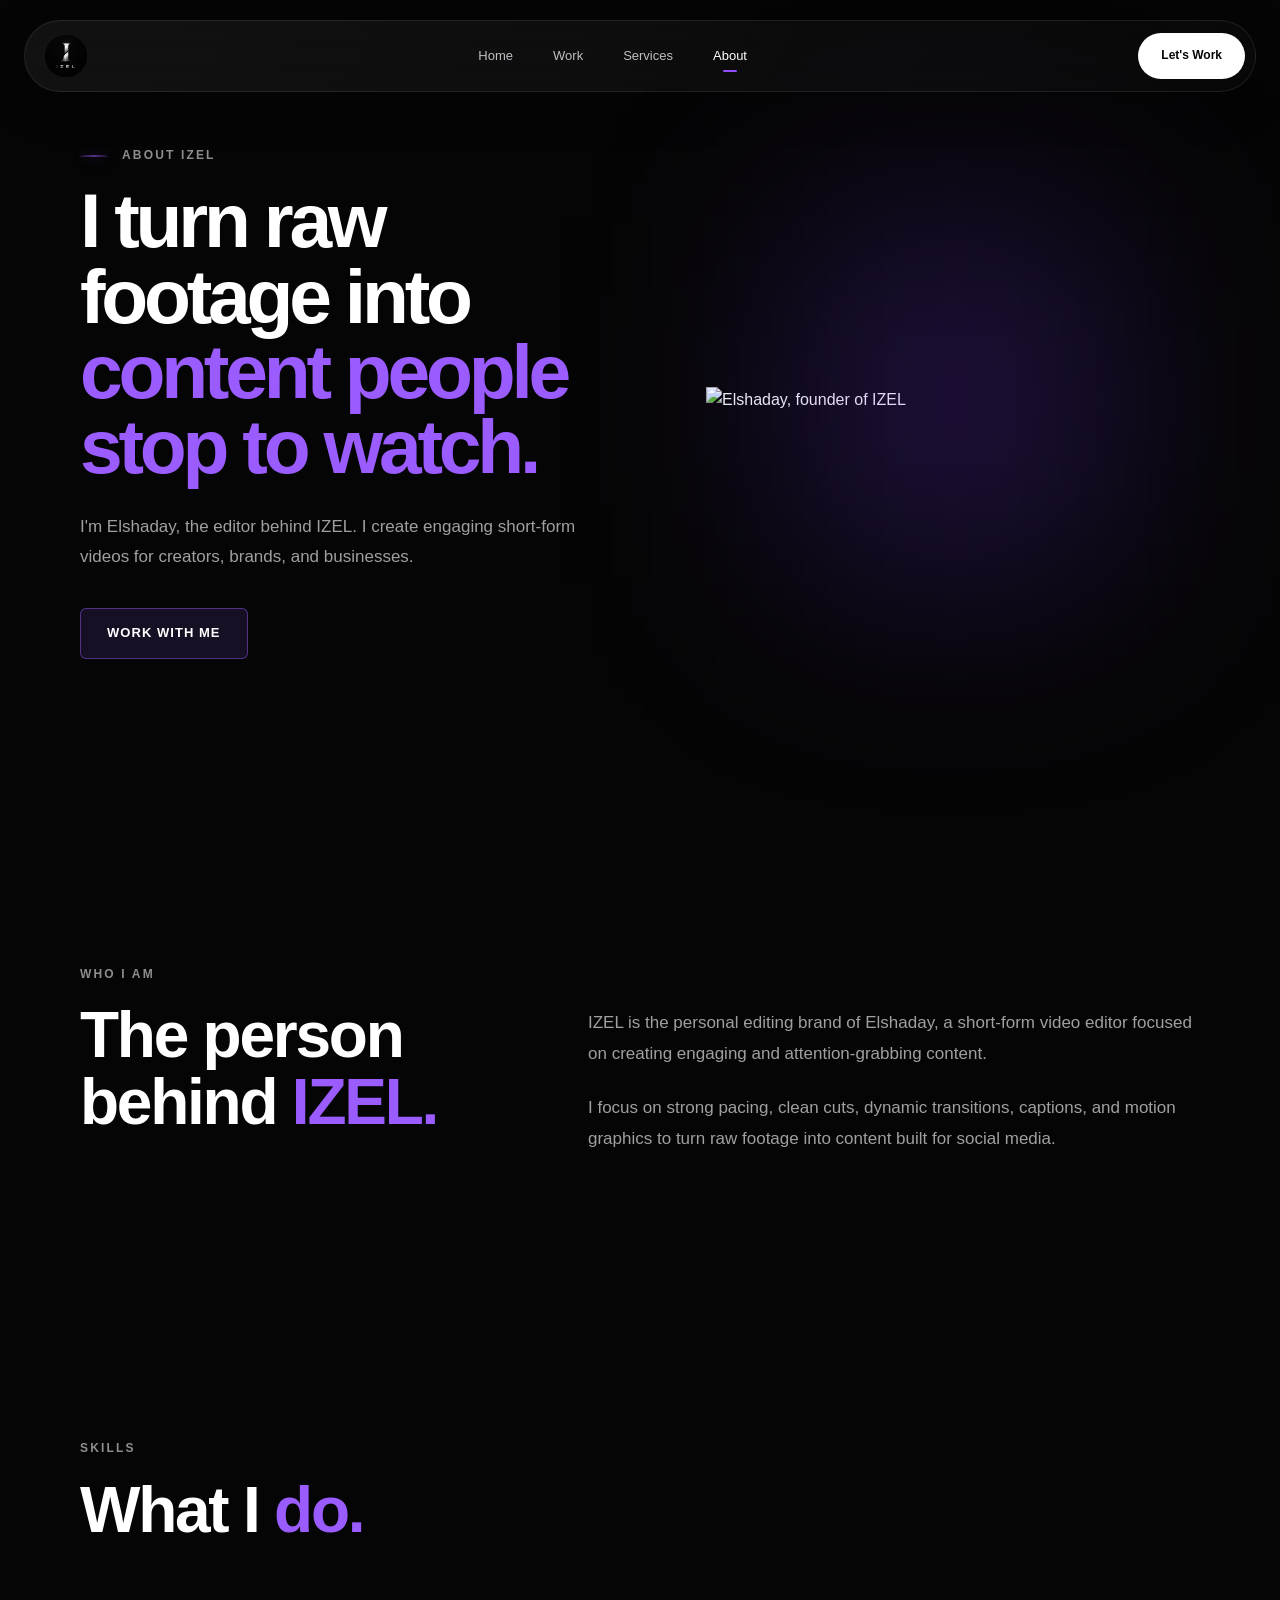
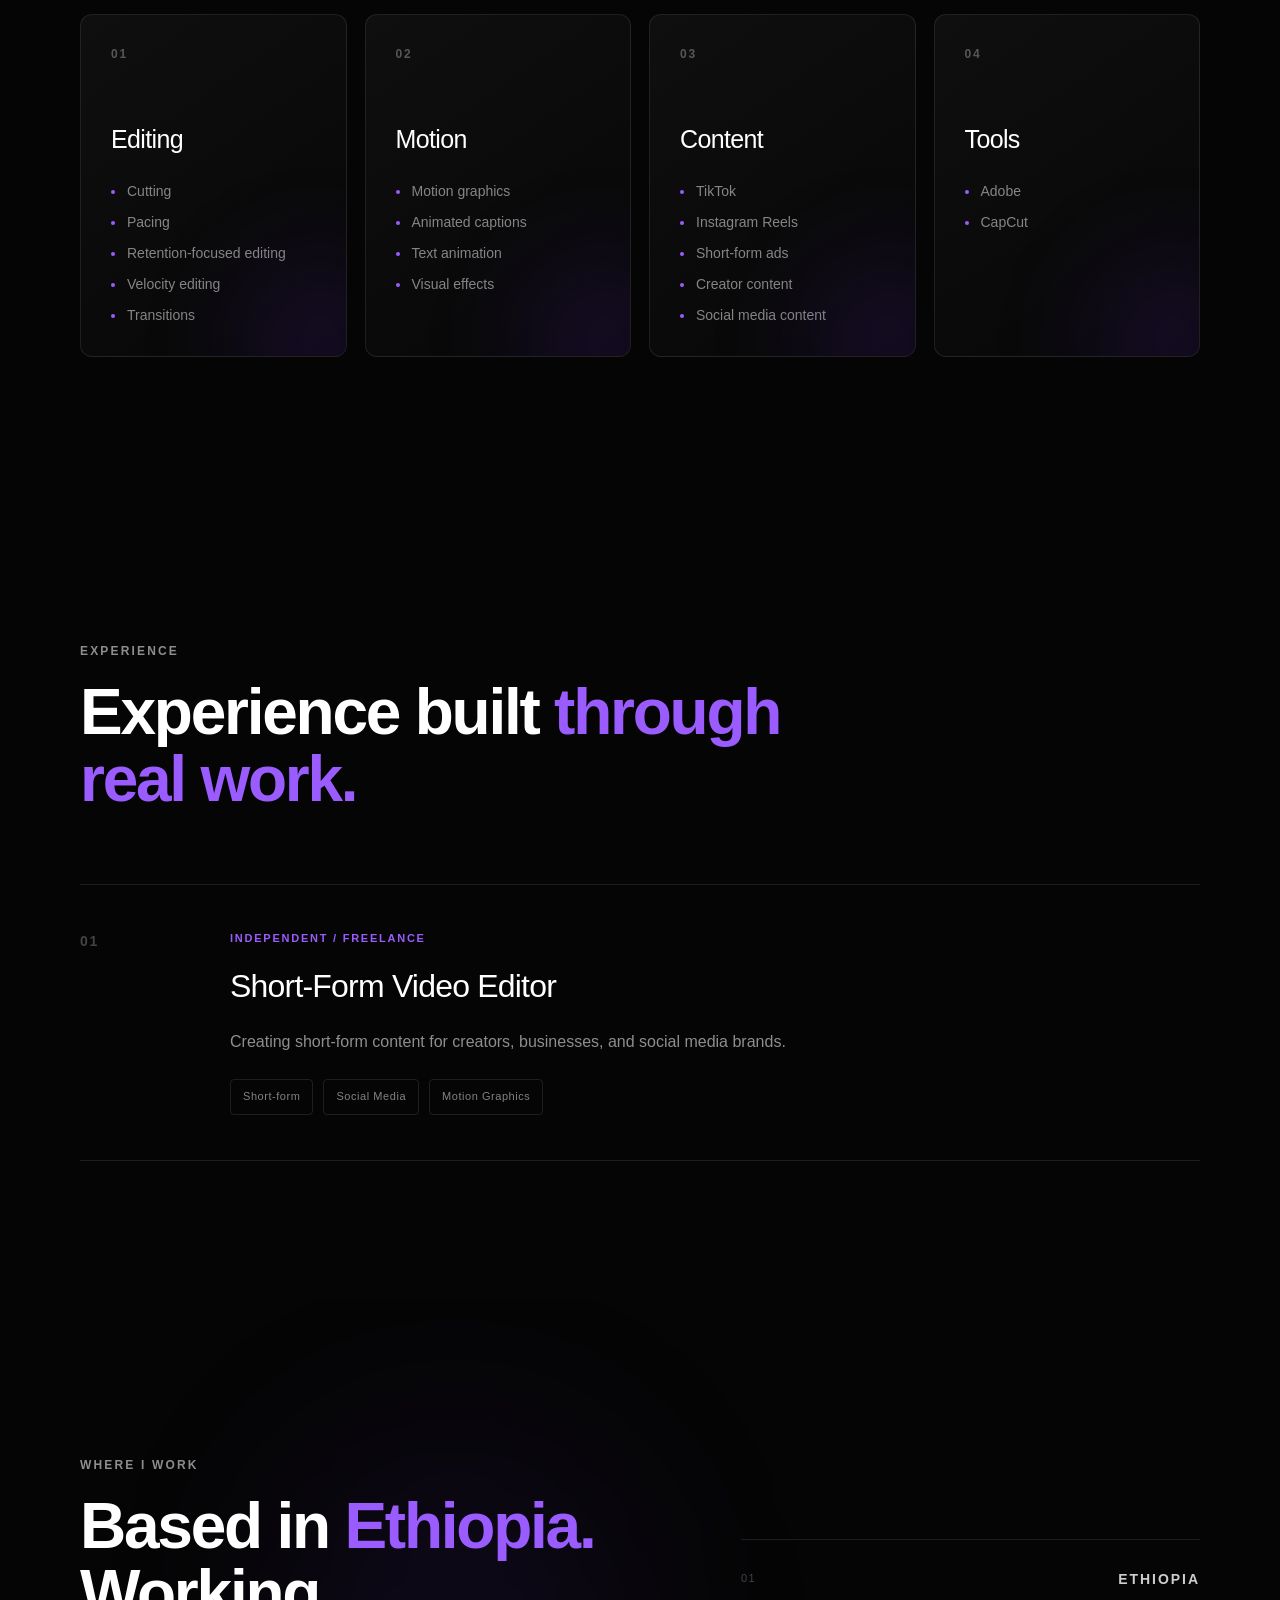
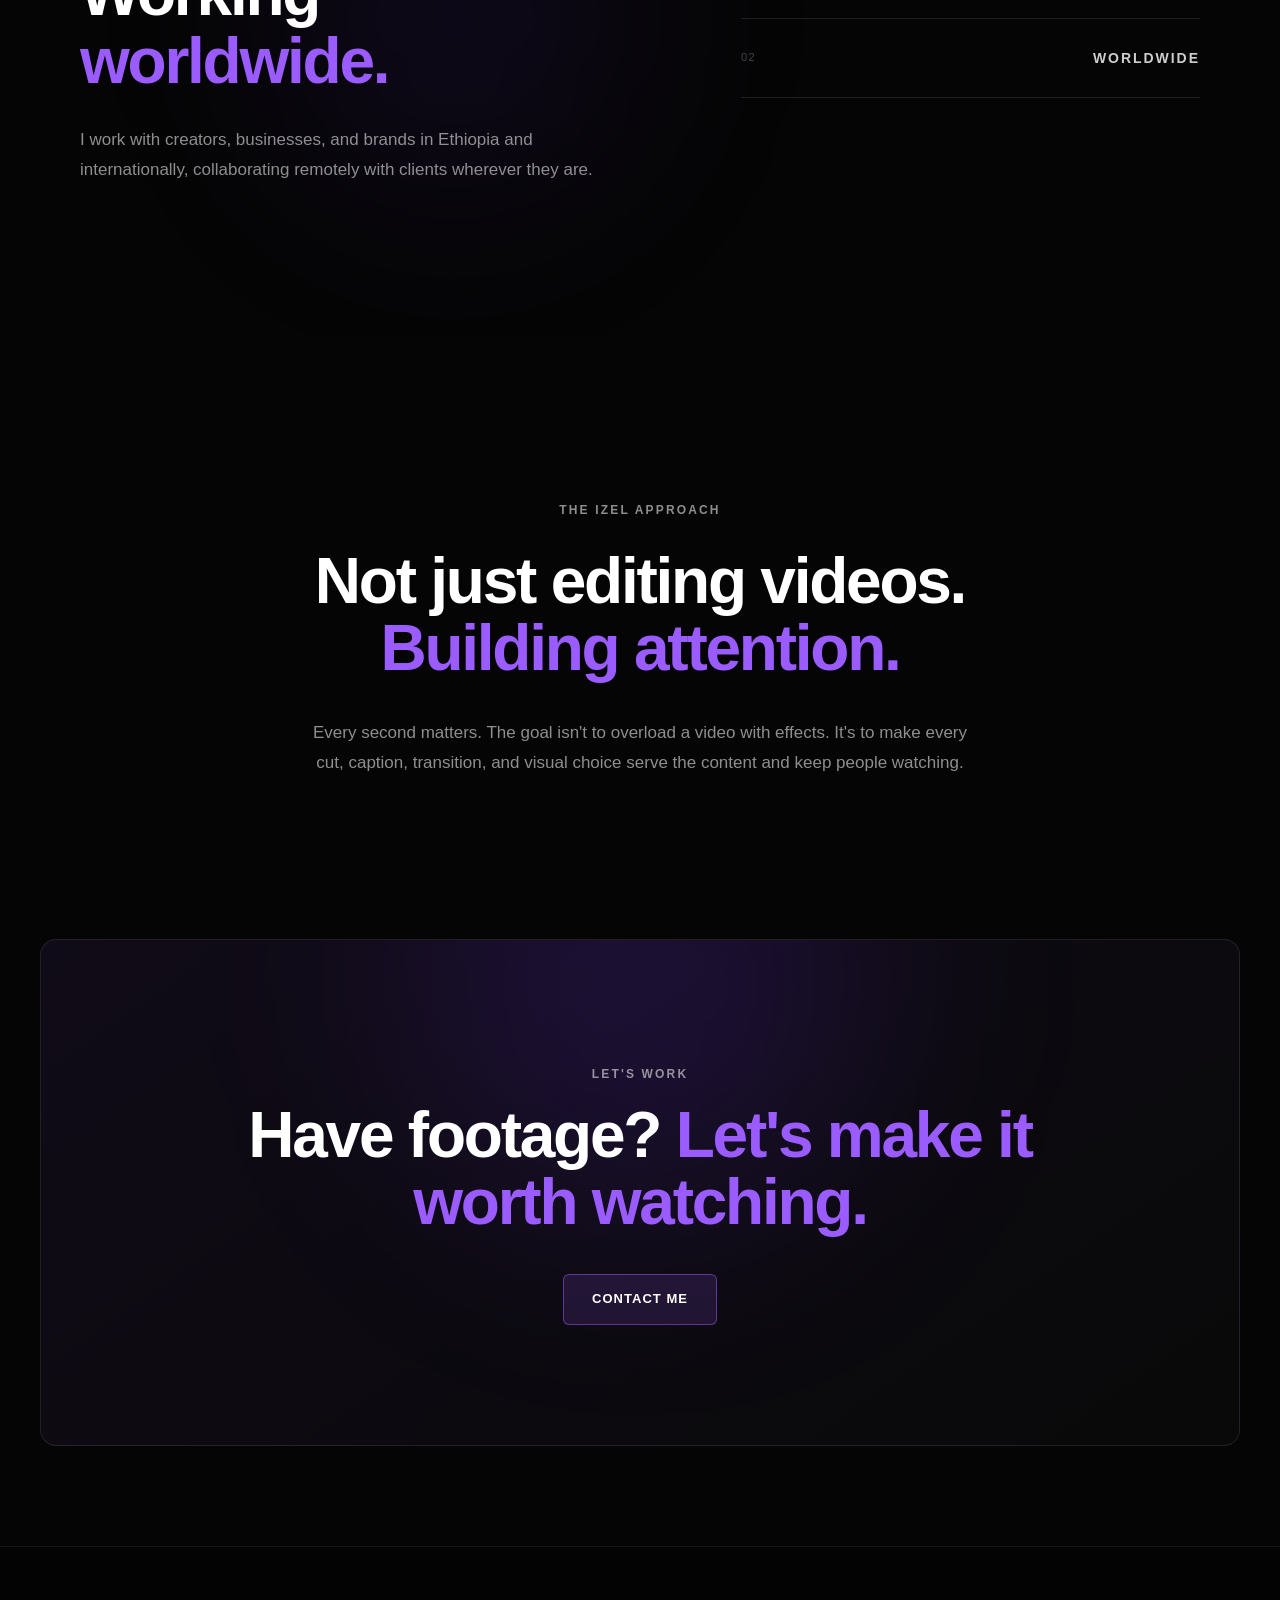
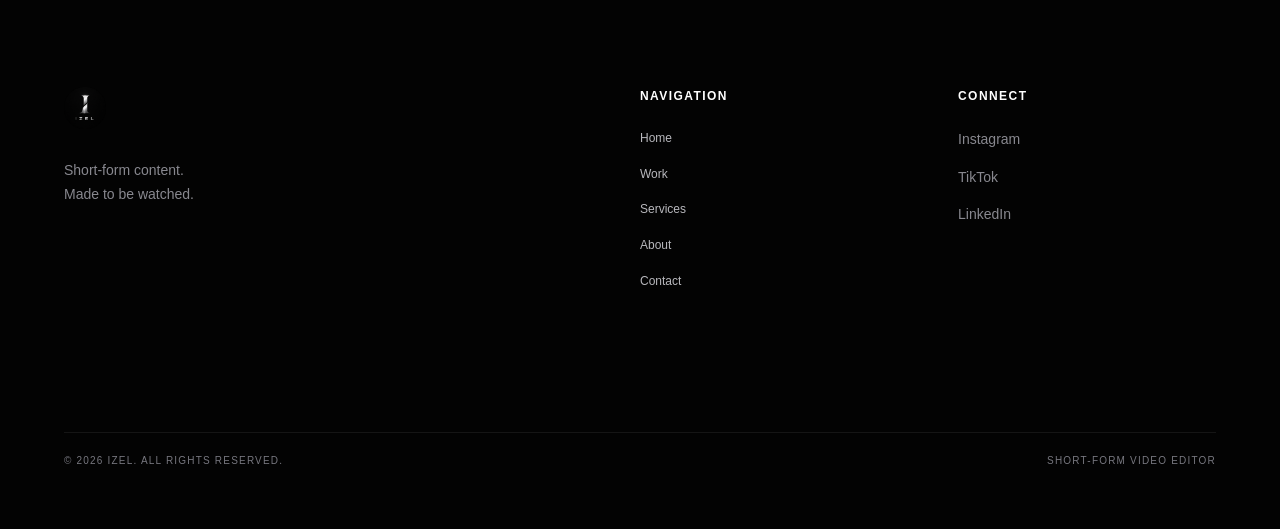
==== commit a237a0ff: "Update about.html" ====
--- a/about.html
+++ b/about.html
@@ -222,12 +222,12 @@
 
             <div class="about-hero-image">
 
-                <!-- Future professional photo -->
-                <div class="about-photo-placeholder">
-                    <span>PHOTO</span>
-                </div>
-
-            </div>
+    <img
+        src="assets/images/elshaday.png"
+        alt="Elshaday, founder of IZEL"
+    >
+
+</div>
 
         </section>
 
@@ -564,7 +564,7 @@
 
                     <li>
                         <a
-                            href="#"
+                            href="https://www.instagram.com/izel._.edits?utm_source=qr&igsh=MWhmdnljamVxMjhkMw=="
                             target="_blank"
                             rel="noopener noreferrer"
                         >
@@ -574,7 +574,7 @@
 
                     <li>
                         <a
-                            href="#"
+                            href="https://www.tiktok.com/@izel._.edits?_r=1&_t=ZS-98uNoHSSCXc"
                             target="_blank"
                             rel="noopener noreferrer"
                         >
@@ -584,7 +584,7 @@
 
                     <li>
                         <a
-                            href="#"
+                            href="https://www.linkedin.com/in/elishaday-tadele-58ba02430"
                             target="_blank"
                             rel="noopener noreferrer"
                         >
